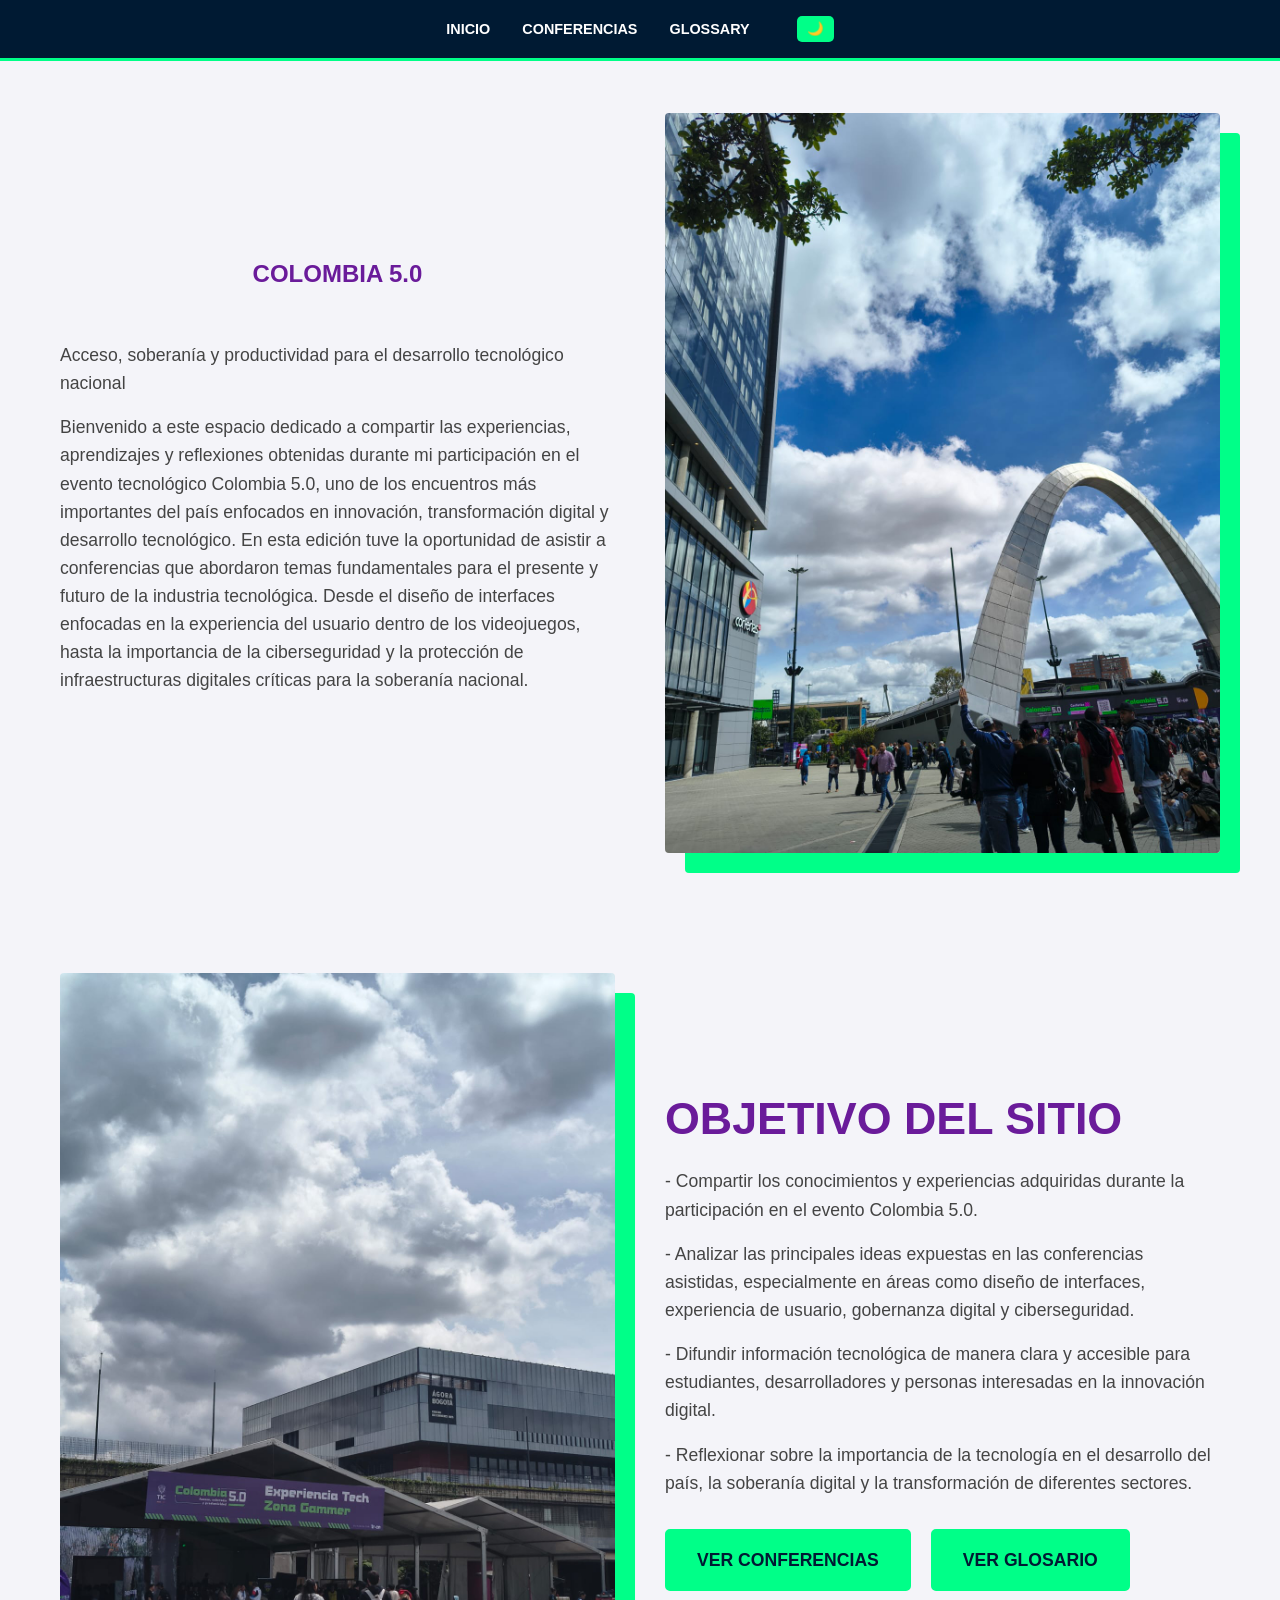
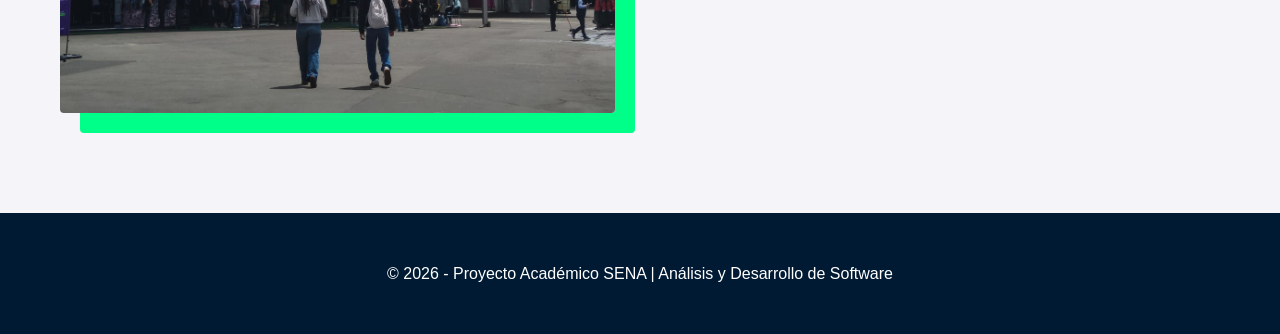
==== index.html @ b7e347e8 "Creación del sitio web" ====
<!DOCTYPE html>
<html lang="es">
<head>
    <meta charset="UTF-8">
    <meta name="viewport" content="width=device-width, initial-scale=1.0">
    <title>Colombia 5.0 | Inicio</title>
    <link rel="stylesheet" href="styles.css">
</head>
<body>

    <header>
        <nav>
            <ul>
                <li><a href="index.html">Inicio</a></li>
                <li><a href="conferencias.html">Conferencias</a></li>
                <li><a href="glosario.html">Glossary</a></li>
            </ul>
        </nav>
    </header>

    <main class="container">
        <section class="content-row">
            <div class="row-text">
                <h1>Colombia 5.0</h1>
                <p class="intro">Acceso, soberanía y productividad para el desarrollo tecnológico nacional</p>
                <p>Bienvenido a este espacio dedicado a compartir las experiencias, aprendizajes y reflexiones obtenidas durante mi participación en el evento tecnológico Colombia 5.0, uno de los encuentros más importantes del país enfocados en innovación, transformación digital y desarrollo tecnológico.
                    En esta edición tuve la oportunidad de asistir a conferencias que abordaron temas fundamentales para el presente y futuro de la industria tecnológica. Desde el diseño de interfaces enfocadas en la experiencia del usuario dentro de los videojuegos, hasta la importancia de la ciberseguridad y la protección de 
                    infraestructuras digitales críticas para la soberanía nacional. </p>
            </div>
            <div class="row-image">
                <img src="img/IMG1_1.jpeg" alt="Evento Colombia 5.0">
            </div>
        </section>

        <section class="content-row">
            <div class="row-text">
                <h2>Objetivo del Sitio</h2>
                <p> - Compartir los conocimientos y experiencias adquiridas durante la participación en el evento Colombia 5.0.</p>
                <p> - Analizar las principales ideas expuestas en las conferencias asistidas, especialmente en áreas como diseño de interfaces, experiencia de usuario, gobernanza digital y ciberseguridad.</p>
                <p> - Difundir información tecnológica de manera clara y accesible para estudiantes, desarrolladores y personas interesadas en la innovación digital.</p>
                <p> - Reflexionar sobre la importancia de la tecnología en el desarrollo del país, la soberanía digital y la transformación de diferentes sectores.</p>
    
                
                <div class="button-group">
                    <a href="conferencias.html" class="btn">Ver Conferencias</a>
                    <a href="glosario.html" class="btn">Ver Glosario</a>
                </div>
            </div>
            <div class="row-image">
                <img src="img/IMG1_2.jpeg" alt="Tecnología y Ética">
            </div>
        </section>
    </main>

    <footer>
        <p>&copy; 2026 - Proyecto Académico SENA | Análisis y Desarrollo de Software</p>
    </footer>

    <script src="main.js"></script>
</body>
</html>
---- styles.css ----
* {
    margin: 0;
    padding: 0;
    box-sizing: border-box;
    font-family: 'Segoe UI', Roboto, Helvetica, Arial, sans-serif;
}

body {
    background-color: #f4f4f9;
    color: #001a33;           
    line-height: 1.6;
}

/* NAVEGACIÓN (HEADER) */
header {
    background: #001a33;     
    padding: 1rem 0;
    border-bottom: 3px solid #00ff88; 
    position: sticky;
    top: 0;
    z-index: 1000;
}

nav ul {
    display: flex;
    justify-content: center;
    list-style: none;
    gap: 2rem;
}

nav ul li a {
    color: #ffffff;           
    text-decoration: none;
    font-weight: bold;
    text-transform: uppercase;
    font-size: 0.9rem;
    transition: color 0.3s;
}

nav ul li a:hover {
    color: #00ff88;            
}

.container {
    max-width: 1200px;
    margin: 2rem auto;
    padding: 0 20px;
}

/* Título principal centrado */
.container h1 {
    color: #6a1b9a; 
    text-align: center; 
    margin-bottom: 3rem; 
    text-transform: uppercase;
}

.content-row {
    display: flex;
    align-items: center;
    justify-content: space-between;
    gap: 50px;
    margin-bottom: 80px;
    padding: 20px 0;
}

.content-row:nth-child(even) {
    flex-direction: row-reverse;
}

.row-text {
    flex: 1;
    text-align: left; /* Asegura alineación a la izquierda */
}

.row-text h2 {
    color: #6a1b9a;        
    font-size: 2.8rem;
    margin-bottom: 1.5rem;
    text-transform: uppercase;
    line-height: 1.1;
}

.row-text p {
    font-size: 1.1rem;
    margin-bottom: 1rem;
    color: #444444;
}

.row-image {
    flex: 1;
}

.row-image img {
    width: 100%;
    height: auto;
    display: block;
    border-radius: 4px;
    box-shadow: 20px 20px 0px #00ff88; 
    transition: transform 0.3s ease;
}

.row-image img:hover {
    transform: translate(-5px, -5px);
}

/* BOTONES */
.button-group {
    display: flex;
    gap: 20px;
    margin-top: 2rem;
}

.btn {
    display: inline-block;
    padding: 15px 30px;
    font-size: 1.1rem;
    background-color: #00ff88; 
    color: #001a33;           
    text-decoration: none;
    font-weight: bold;
    text-transform: uppercase;
    border-radius: 5px;
    border: 2px solid #00ff88;
    transition: all 0.3s ease;
}

.btn:hover {
    background-color: transparent;
    color: #00ff88;           
}

/* FOOTER */
footer {
    background: #001a33;    
    color: #ffffff;           
    text-align: center;
    padding: 3rem 1rem;
    margin-top: 5rem;
}

/* =========================================
   ESTILOS ESPECÍFICOS: CONFERENCIAS.HTML
   ========================================= */
.bilingual-content {
    background-color: #ffffff;
    padding: 20px;
    border-radius: 8px;
    margin: 1.5rem 0;
    border-right: 4px solid #6a1b9a;
}

.bilingual-content h3 {
    color: #6a1b9a;
    font-size: 1.4rem;
    margin-bottom: 1rem;
    border-bottom: 2px solid #00ff88;
    display: inline-block;
}

.keywords-box {
    box-shadow: 10px 10px 0px #6a1b9a; 
    border: 2px solid #6a1b9a;
}

.keywords-box ul li {
    padding: 5px;
    border-bottom: 1px solid #eee;
    list-style: none;
}

.photo-grid {
    display: grid;
    grid-template-columns: repeat(auto-fit, minmax(280px, 1fr));
    gap: 20px;
    margin-bottom: 5rem;
}

.photo-grid img {
    width: 100%;
    height: 250px;
    object-fit: cover;
    border-radius: 5px;
    border: 2px solid #001a33;
    transition: all 0.3s ease;
}

/* Estilos para el Modo Oscuro */
body.dark-theme {
    background-color: #0a0a0a;
    color: #f4f4f9;
}

body.dark-theme .row-text p, 
body.dark-theme .bilingual-content {
    background-color: #1a1a1a;
    color: #e0e0e0;
}

body.dark-theme .row-text h2 {
    color: #bb86fc; /* Morado más claro para fondo oscuro */
}

/* RESPONSIVE */
@media (max-width: 768px) {
    .content-row, 
    .content-row:nth-child(even) {
        flex-direction: column;
        text-align: center;
        gap: 30px;
    }

    .row-text {
        text-align: center; /* En móvil sí se centra para mejor lectura */
    }

    .row-text h1 {
        font-size: 2.2rem;
    }
    
    .row-text h2 {
        font-size: 1.8rem;
    }
}
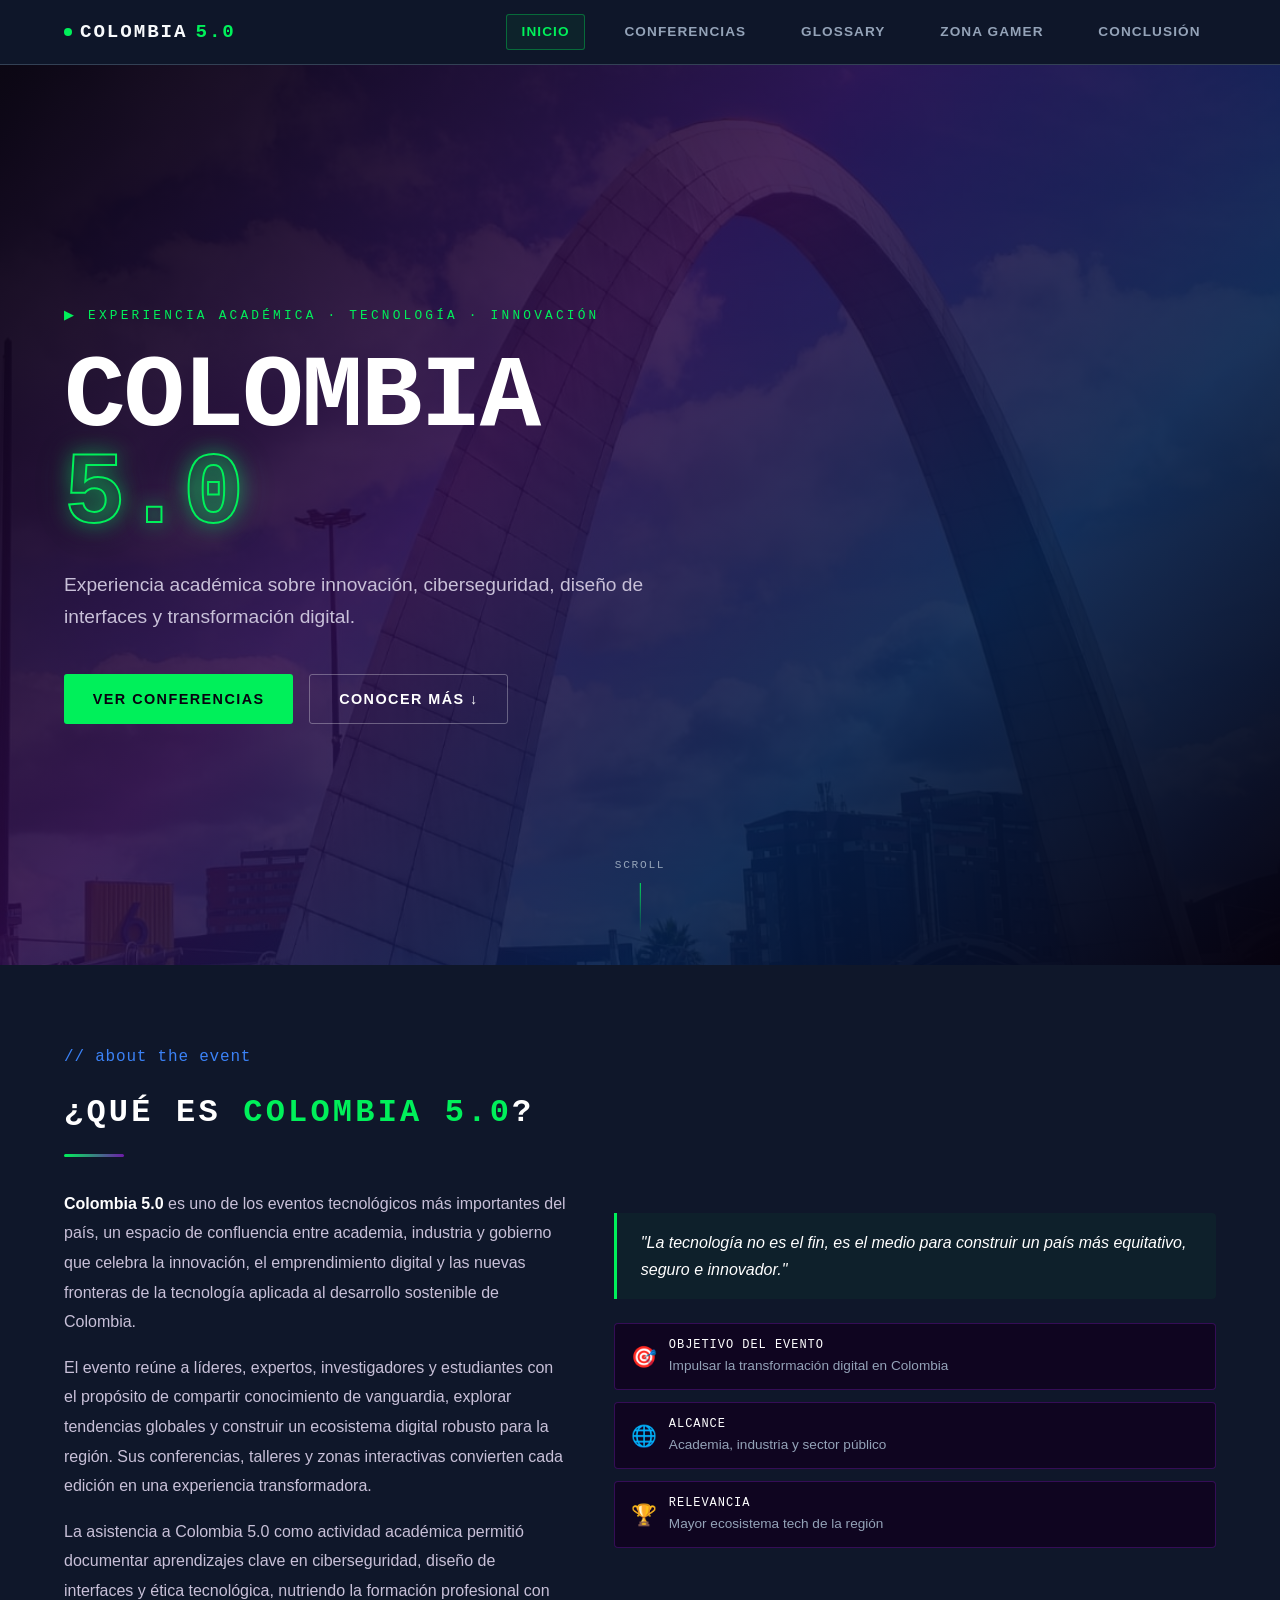
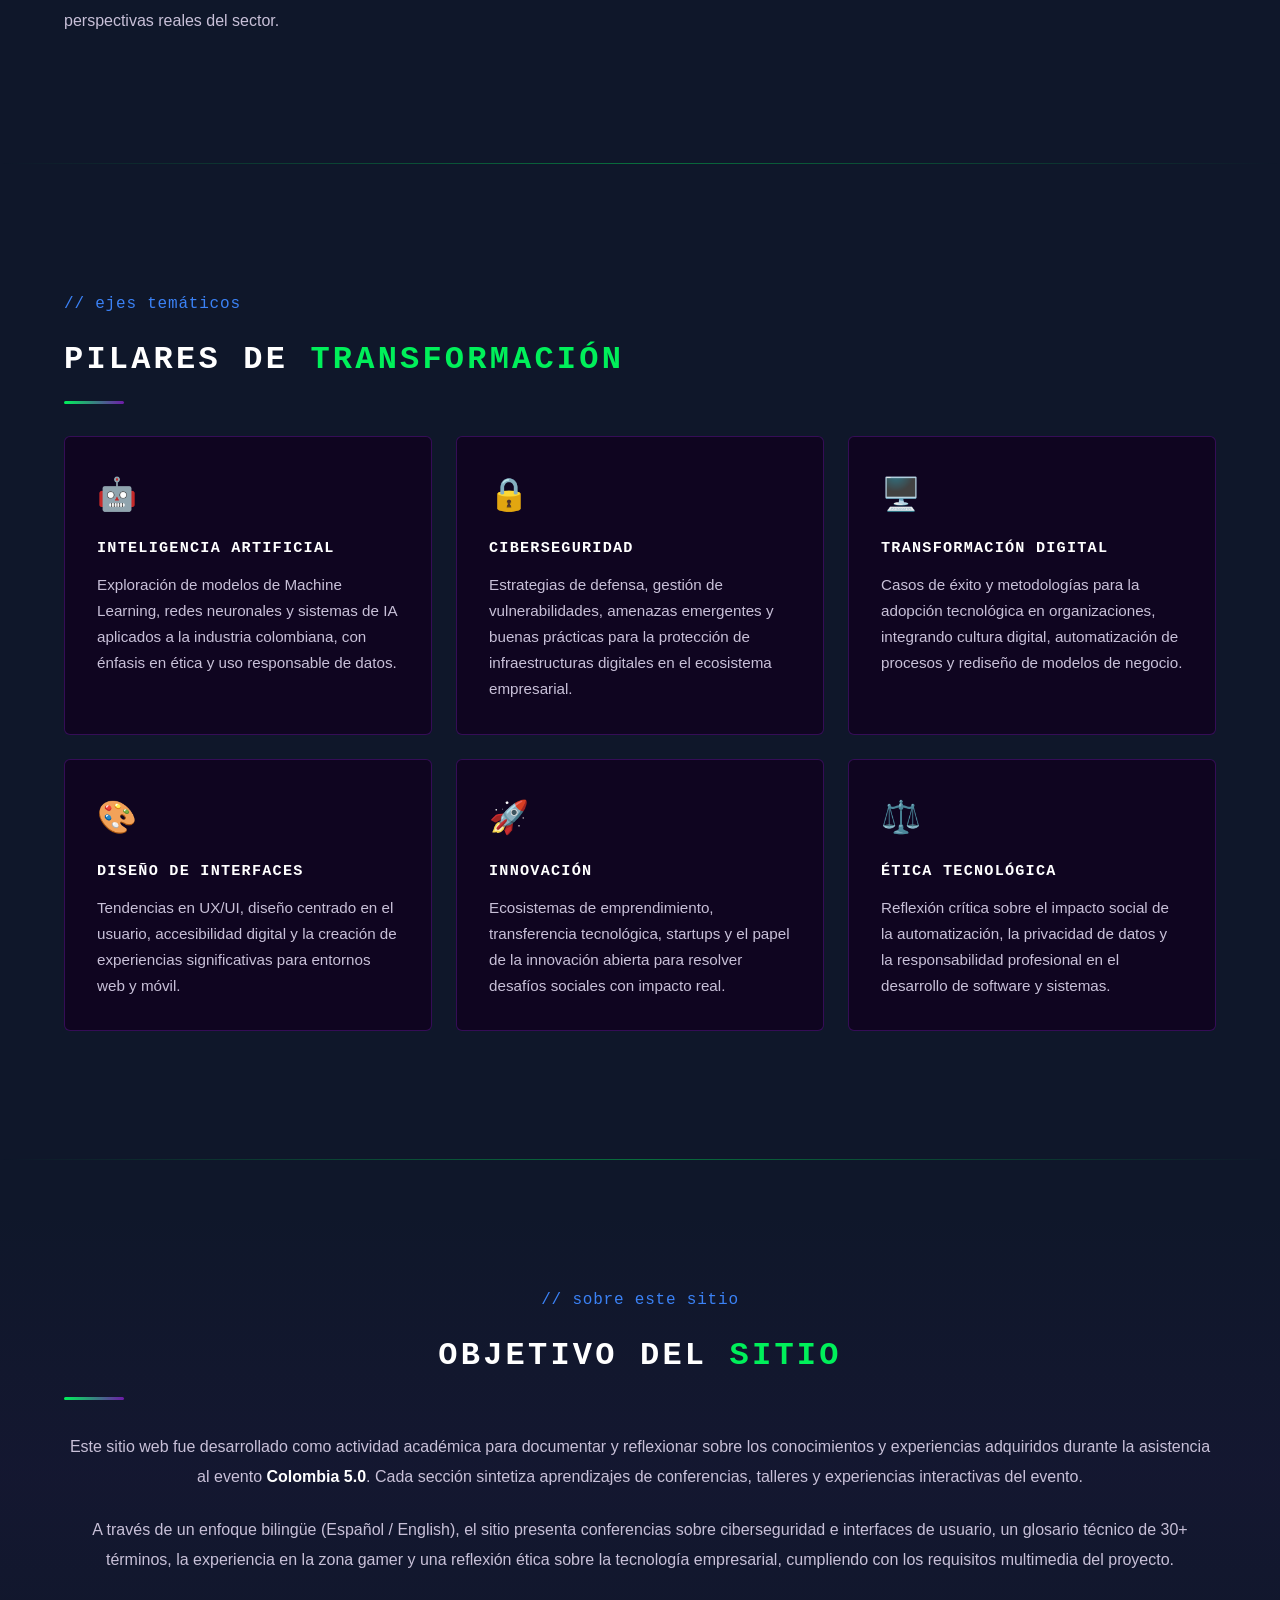
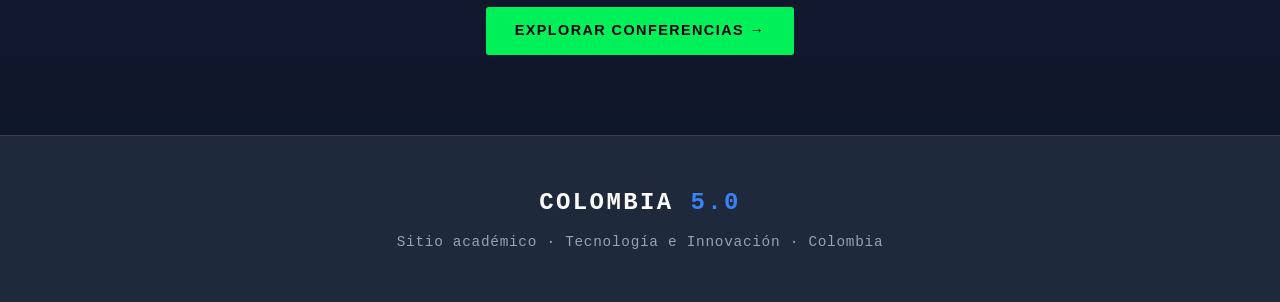
==== commit 5ef591ad: "Actualización de apartados,imagenes e información" ====
--- a/index.html
+++ b/index.html
@@ -1,61 +1,181 @@
 <!DOCTYPE html>
 <html lang="es">
 <head>
-    <meta charset="UTF-8">
-    <meta name="viewport" content="width=device-width, initial-scale=1.0">
-    <title>Colombia 5.0 | Inicio</title>
-    <link rel="stylesheet" href="styles.css">
+  <meta charset="UTF-8" />
+  <meta name="viewport" content="width=device-width, initial-scale=1.0" />
+  <meta name="description" content="Colombia 5.0 – Experiencia académica sobre innovación, ciberseguridad, diseño de interfaces y transformación digital." />
+  <title>Colombia 5.0 | Experiencia Académica</title>
+  <link rel="stylesheet" href="styles.css" />
 </head>
 <body>
 
-    <header>
-        <nav>
-            <ul>
-                <li><a href="index.html">Inicio</a></li>
-                <li><a href="conferencias.html">Conferencias</a></li>
-                <li><a href="glosario.html">Glossary</a></li>
-            </ul>
-        </nav>
-    </header>
+<div class="grid-bg" aria-hidden="true"></div>
 
-    <main class="container">
-        <section class="content-row">
-            <div class="row-text">
-                <h1>Colombia 5.0</h1>
-                <p class="intro">Acceso, soberanía y productividad para el desarrollo tecnológico nacional</p>
-                <p>Bienvenido a este espacio dedicado a compartir las experiencias, aprendizajes y reflexiones obtenidas durante mi participación en el evento tecnológico Colombia 5.0, uno de los encuentros más importantes del país enfocados en innovación, transformación digital y desarrollo tecnológico.
-                    En esta edición tuve la oportunidad de asistir a conferencias que abordaron temas fundamentales para el presente y futuro de la industria tecnológica. Desde el diseño de interfaces enfocadas en la experiencia del usuario dentro de los videojuegos, hasta la importancia de la ciberseguridad y la protección de 
-                    infraestructuras digitales críticas para la soberanía nacional. </p>
+<div class="lightbox" id="lightbox" role="dialog" aria-modal="true" aria-label="Visualizador de imagen">
+  <button class="lightbox-close" aria-label="Cerrar imagen">✕</button>
+  <img class="lightbox-img" id="lightbox-img" src="" alt="" />
+</div>
+
+<nav class="navbar" role="navigation" aria-label="Navegación principal">
+  <a href="index.html" class="nav-logo">
+    <div class="logo-dot" aria-hidden="true"></div>
+    COLOMBIA <span class="logo-accent">5.0</span>
+  </a>
+  <ul class="nav-links" id="nav-links">
+    <li><a href="index.html">Inicio</a></li>
+    <li><a href="conferencias.html">Conferencias</a></li>
+    <li><a href="glosario.html">Glossary</a></li>
+    <li><a href="zonaGamer.html">Zona Gamer</a></li>
+    <li><a href="conclusiones.html">Conclusión</a></li>
+  </ul>
+  <button class="nav-hamburger" id="hamburger" aria-label="Abrir menú" aria-expanded="false">
+    <span></span><span></span><span></span>
+  </button>
+</nav>
+
+<section class="hero" aria-label="Sección principal">
+  <div class="hero-bg" role="img" aria-label="Imagen de Colombia 5.0"></div>
+  <div class="hero-overlay" aria-hidden="true"></div>
+  <div class="hero-content">
+    <p class="hero-eyebrow">▶ Experiencia Académica · Tecnología · Innovación</p>
+    <h1 class="hero-title">
+      COLOMBIA<br><span class="highlight">5.0</span>
+    </h1>
+    <p class="hero-subtitle">
+      Experiencia académica sobre innovación, ciberseguridad, diseño de interfaces y transformación digital.
+    </p>
+    <div class="hero-cta">
+      <a href="conferencias.html" class="btn btn-primary">Ver Conferencias</a>
+      <a href="#about" class="btn btn-outline">Conocer más ↓</a>
+    </div>
+  </div>
+  <div class="hero-scroll" aria-hidden="true">
+    <span>Scroll</span>
+    <div class="scroll-line"></div>
+  </div>
+</section>
+
+<section class="section" id="about">
+  <div class="container">
+    <div class="reveal">
+      <p class="section-subtitle">// about the event</p>
+      <h2 class="section-title">¿Qué es <span>Colombia 5.0</span>?</h2>
+      <div class="divider"></div>
+    </div>
+
+    <div class="reveal about-grid-custom">
+      <div>
+        <p class="about-text-mb">
+          <strong class="text-white-strong">Colombia 5.0</strong> es uno de los eventos tecnológicos más importantes del país, un espacio de confluencia entre academia, industria y gobierno que celebra la innovación, el emprendimiento digital y las nuevas fronteras de la tecnología aplicada al desarrollo sostenible de Colombia.
+        </p>
+        <p class="about-text-mb">
+          El evento reúne a líderes, expertos, investigadores y estudiantes con el propósito de compartir conocimiento de vanguardia, explorar tendencias globales y construir un ecosistema digital robusto para la región. Sus conferencias, talleres y zonas interactivas convierten cada edición en una experiencia transformadora.
+        </p>
+        <p class="about-text-no-mb">
+          La asistencia a Colombia 5.0 como actividad académica permitió documentar aprendizajes clave en ciberseguridad, diseño de interfaces y ética tecnológica, nutriendo la formación profesional con perspectivas reales del sector.
+        </p>
+      </div>
+      <div>
+        <div class="quote-block">
+          <p>"La tecnología no es el fin, es el medio para construir un país más equitativo, seguro e innovador."</p>
+        </div>
+        <div class="objectives-wrapper">
+          <div class="objective-card">
+            <span class="objective-icon">🎯</span>
+            <div>
+              <div class="objective-title">Objetivo del Evento</div>
+              <div class="objective-desc">Impulsar la transformación digital en Colombia</div>
             </div>
-            <div class="row-image">
-                <img src="img/IMG1_1.jpeg" alt="Evento Colombia 5.0">
+          </div>
+          <div class="objective-card">
+            <span class="objective-icon">🌐</span>
+            <div>
+              <div class="objective-title">Alcance</div>
+              <div class="objective-desc">Academia, industria y sector público</div>
             </div>
-        </section>
+          </div>
+          <div class="objective-card">
+            <span class="objective-icon">🏆</span>
+            <div>
+              <div class="objective-title">Relevancia</div>
+              <div class="objective-desc">Mayor ecosistema tech de la región</div>
+            </div>
+          </div>
+        </div>
+      </div>
+    </div>
+  </div>
+</section>
 
-        <section class="content-row">
-            <div class="row-text">
-                <h2>Objetivo del Sitio</h2>
-                <p> - Compartir los conocimientos y experiencias adquiridas durante la participación en el evento Colombia 5.0.</p>
-                <p> - Analizar las principales ideas expuestas en las conferencias asistidas, especialmente en áreas como diseño de interfaces, experiencia de usuario, gobernanza digital y ciberseguridad.</p>
-                <p> - Difundir información tecnológica de manera clara y accesible para estudiantes, desarrolladores y personas interesadas en la innovación digital.</p>
-                <p> - Reflexionar sobre la importancia de la tecnología en el desarrollo del país, la soberanía digital y la transformación de diferentes sectores.</p>
-    
-                
-                <div class="button-group">
-                    <a href="conferencias.html" class="btn">Ver Conferencias</a>
-                    <a href="glosario.html" class="btn">Ver Glosario</a>
-                </div>
-            </div>
-            <div class="row-image">
-                <img src="img/IMG1_2.jpeg" alt="Tecnología y Ética">
-            </div>
-        </section>
-    </main>
+<div class="neon-line"></div>
 
-    <footer>
-        <p>&copy; 2026 - Proyecto Académico SENA | Análisis y Desarrollo de Software</p>
-    </footer>
+<section class="section" id="pillars">
+  <div class="container">
+    <div class="reveal">
+      <p class="section-subtitle">// ejes temáticos</p>
+      <h2 class="section-title">Pilares de <span>Transformación</span></h2>
+      <div class="divider"></div>
+    </div>
 
-    <script src="main.js"></script>
+    <div class="info-grid">
+      <div class="info-card reveal">
+        <span class="info-card-icon">🤖</span>
+        <h3>Inteligencia Artificial</h3>
+        <p>Exploración de modelos de Machine Learning, redes neuronales y sistemas de IA aplicados a la industria colombiana, con énfasis en ética y uso responsable de datos.</p>
+      </div>
+      <div class="info-card reveal delay-1">
+        <span class="info-card-icon">🔒</span>
+        <h3>Ciberseguridad</h3>
+        <p>Estrategias de defensa, gestión de vulnerabilidades, amenazas emergentes y buenas prácticas para la protección de infraestructuras digitales en el ecosistema empresarial.</p>
+      </div>
+      <div class="info-card reveal delay-2">
+        <span class="info-card-icon">🖥️</span>
+        <h3>Transformación Digital</h3>
+        <p>Casos de éxito y metodologías para la adopción tecnológica en organizaciones, integrando cultura digital, automatización de procesos y rediseño de modelos de negocio.</p>
+      </div>
+      <div class="info-card reveal delay-3">
+        <span class="info-card-icon">🎨</span>
+        <h3>Diseño de Interfaces</h3>
+        <p>Tendencias en UX/UI, diseño centrado en el usuario, accesibilidad digital y la creación de experiencias significativas para entornos web y móvil.</p>
+      </div>
+      <div class="info-card reveal delay-4">
+        <span class="info-card-icon">🚀</span>
+        <h3>Innovación</h3>
+        <p>Ecosistemas de emprendimiento, transferencia tecnológica, startups y el papel de la innovación abierta para resolver desafíos sociales con impacto real.</p>
+      </div>
+      <div class="info-card reveal delay-5">
+        <span class="info-card-icon">⚖️</span>
+        <h3>Ética Tecnológica</h3>
+        <p>Reflexión crítica sobre el impacto social de la automatización, la privacidad de datos y la responsabilidad profesional en el desarrollo de software y sistemas.</p>
+      </div>
+    </div>
+  </div>
+</section>
+
+<div class="neon-line"></div>
+
+<section class="section section-objective-custom" id="objetivo">
+  <div class="container container-objective-custom">
+    <div class="reveal">
+      <p class="section-subtitle">// sobre este sitio</p>
+      <h2 class="section-title">Objetivo del <span>Sitio</span></h2>
+      <div class="divider divider-objective-custom"></div>
+      <p class="objective-text-mb-15">
+        Este sitio web fue desarrollado como actividad académica para documentar y reflexionar sobre los conocimientos y experiencias adquiridos durante la asistencia al evento <strong class="text-white-strong">Colombia 5.0</strong>. Cada sección sintetiza aprendizajes de conferencias, talleres y experiencias interactivas del evento.
+      </p>
+      <p class="objective-text-mb-20">
+        A través de un enfoque bilingüe (Español / English), el sitio presenta conferencias sobre ciberseguridad e interfaces de usuario, un glosario técnico de 30+ términos, la experiencia en la zona gamer y una reflexión ética sobre la tecnología empresarial, cumpliendo con los requisitos multimedia del proyecto.
+      </p>
+      <a href="conferencias.html" class="btn btn-primary">Explorar Conferencias →</a>
+    </div>
+  </div>
+</section>
+
+<footer>
+  <div class="footer-logo">COLOMBIA <span>5.0</span></div>
+  <p class="footer-text">Sitio académico · Tecnología e Innovación · Colombia</p>
+</footer>
+
+<script src="main.js"></script>
 </body>
 </html>
--- a/styles.css
+++ b/styles.css
@@ -1,224 +1,1828 @@
+/* =============================================
+   COLOMBIA 5.0 - MAIN STYLESHEET
+   Futuristic Tech Event Website
+   ============================================= */
+
+/* ---- CSS VARIABLES ---- */
+:root {
+  --purple-main: #6E1AA8;
+  --purple-dark: #4C0F78;
+  --green-neon: #00F05A;
+  --blue-dark: #062D6F;
+  --white: #FFFFFF;
+  --light-gray: #F4F4F4;
+
+  --bg-base: #07020F;
+  --bg-card: #0F0520;
+  --bg-card2: #0A1535;
+  --text-body: #C8C0D8;
+  --text-muted: #7A6F90;
+  --border-glow: rgba(110, 26, 168, 0.4);
+  --border-green: rgba(0, 240, 90, 0.35);
+
+  --font-display: 'Orbitron', 'Courier New', monospace;
+  --font-body: 'Rajdhani', 'Segoe UI', sans-serif;
+  --font-mono: 'Share Tech Mono', 'Courier New', monospace;
+
+  --transition: all 0.3s cubic-bezier(0.25, 0.46, 0.45, 0.94);
+  --glow-purple: 0 0 20px rgba(110, 26, 168, 0.6), 0 0 40px rgba(110, 26, 168, 0.3);
+  --glow-green: 0 0 20px rgba(0, 240, 90, 0.5), 0 0 40px rgba(0, 240, 90, 0.2);
+}
+
+/* ---- GOOGLE FONTS ---- */
+@import url('https://fonts.googleapis.com/css2?family=Orbitron:wght@400;600;700;900&family=Rajdhani:wght@300;400;500;600;700&family=Share+Tech+Mono&display=swap');
+
+/* ---- RESET & BASE ---- */
+*, *::before, *::after {
+  box-sizing: border-box;
+  margin: 0;
+  padding: 0;
+}
+
+html {
+  scroll-behavior: smooth;
+  font-size: 16px;
+}
+
+/* =========================================
+   ESTILOS ESPECÍFICOS DE INICIO (INDEX)
+========================================= */
+
+.about-grid-custom {
+  display: grid;
+  grid-template-columns: 1fr 1.2fr;
+  gap: 3rem;
+  align-items: start;
+}
+
+.about-text-mb {
+  color: var(--text-body);
+  line-height: 1.85;
+  margin-bottom: 1rem;
+  font-size: 1rem;
+}
+
+.about-text-no-mb {
+  color: var(--text-body);
+  line-height: 1.85;
+  font-size: 1rem;
+}
+
+.text-white-strong {
+  color: var(--white);
+}
+
+.objectives-wrapper {
+  margin-top: 1.5rem;
+  display: flex;
+  flex-direction: column;
+  gap: 0.75rem;
+}
+
+.objective-card {
+  display: flex;
+  align-items: center;
+  gap: 0.75rem;
+  padding: 0.75rem 1rem;
+  background: var(--bg-card);
+  border: 1px solid var(--border-glow);
+  border-radius: 4px;
+}
+
+.objective-icon {
+  color: var(--green-neon);
+  font-size: 1.3rem;
+}
+
+.objective-title {
+  font-family: var(--font-display);
+  font-size: 0.75rem;
+  color: var(--white);
+  text-transform: uppercase;
+  letter-spacing: 0.08em;
+}
+
+.objective-desc {
+  font-size: 0.85rem;
+  color: var(--text-muted);
+}
+
+.delay-1 { transition-delay: 0.1s; }
+.delay-2 { transition-delay: 0.2s; }
+.delay-3 { transition-delay: 0.3s; }
+.delay-4 { transition-delay: 0.4s; }
+.delay-5 { transition-delay: 0.5s; }
+
+.section-objective-custom {
+  background: linear-gradient(180deg, transparent, rgba(110,26,168,0.05), transparent);
+}
+
+.container-objective-custom {
+  max-width: 850px;
+  text-align: center;
+}
+
+.divider-objective-custom {
+  margin: 1rem auto 2rem;
+}
+
+.objective-text-mb-15 {
+  color: var(--text-body);
+  line-height: 1.85;
+  font-size: 1rem;
+  margin-bottom: 1.5rem;
+}
+
+.objective-text-mb-20 {
+  color: var(--text-body);
+  line-height: 1.85;
+  font-size: 1rem;
+  margin-bottom: 2rem;
+}
+
+body {
+  background-color: var(--bg-base);
+  color: var(--text-body);
+  font-family: var(--font-body);
+  font-size: 1rem;
+  line-height: 1.7;
+  overflow-x: hidden;
+}
+
+/* Scrollbar */
+::-webkit-scrollbar { width: 6px; }
+::-webkit-scrollbar-track { background: var(--bg-base); }
+::-webkit-scrollbar-thumb { background: var(--purple-main); border-radius: 3px; }
+::-webkit-scrollbar-thumb:hover { background: var(--green-neon); }
+
+/* ---- UTILITY ---- */
+.container {
+  max-width: 1200px;
+  margin: 0 auto;
+  padding: 0 1.5rem;
+}
+
+.section {
+  padding: 5rem 0;
+}
+
+.section-title {
+  font-family: var(--font-display);
+  font-size: clamp(1.4rem, 3vw, 2rem);
+  font-weight: 700;
+  color: var(--white);
+  text-transform: uppercase;
+  letter-spacing: 0.1em;
+  margin-bottom: 0.5rem;
+}
+
+.section-title span {
+  color: var(--green-neon);
+}
+
+.section-subtitle {
+  font-size: 1rem;
+  color: var(--text-muted);
+  font-family: var(--font-mono);
+  margin-bottom: 3rem;
+  letter-spacing: 0.05em;
+}
+
+.divider {
+  width: 60px;
+  height: 3px;
+  background: linear-gradient(90deg, var(--green-neon), var(--purple-main));
+  margin: 1rem 0 2rem;
+  border-radius: 2px;
+}
+
+.tag {
+  display: inline-block;
+  padding: 0.2rem 0.7rem;
+  background: rgba(0, 240, 90, 0.1);
+  border: 1px solid var(--green-neon);
+  color: var(--green-neon);
+  font-family: var(--font-mono);
+  font-size: 0.75rem;
+  border-radius: 2px;
+  margin: 0.2rem;
+  letter-spacing: 0.05em;
+}
+
+.badge {
+  display: inline-block;
+  padding: 0.25rem 0.75rem;
+  background: rgba(110, 26, 168, 0.3);
+  border: 1px solid var(--purple-main);
+  color: var(--white);
+  font-family: var(--font-mono);
+  font-size: 0.7rem;
+  border-radius: 2px;
+  letter-spacing: 0.1em;
+  text-transform: uppercase;
+}
+
+/* ---- GRID BG OVERLAY ---- */
+.grid-bg {
+  position: fixed;
+  inset: 0;
+  pointer-events: none;
+  z-index: 0;
+  background-image:
+    linear-gradient(rgba(110, 26, 168, 0.04) 1px, transparent 1px),
+    linear-gradient(90deg, rgba(110, 26, 168, 0.04) 1px, transparent 1px);
+  background-size: 50px 50px;
+}
+
+/* ---- NAVBAR ---- */
+.navbar {
+  position: fixed;
+  top: 0;
+  left: 0;
+  right: 0;
+  z-index: 1000;
+  padding: 0 1.5rem;
+  height: 65px;
+  display: flex;
+  align-items: center;
+  justify-content: space-between;
+  background: rgba(7, 2, 15, 0.85);
+  backdrop-filter: blur(12px);
+  border-bottom: 1px solid var(--border-glow);
+  transition: var(--transition);
+}
+
+.navbar.scrolled {
+  background: rgba(7, 2, 15, 0.97);
+  box-shadow: 0 4px 30px rgba(110, 26, 168, 0.25);
+}
+
+.nav-logo {
+  font-family: var(--font-display);
+  font-weight: 900;
+  font-size: 1.1rem;
+  color: var(--white);
+  text-decoration: none;
+  letter-spacing: 0.1em;
+  display: flex;
+  align-items: center;
+  gap: 0.5rem;
+}
+
+.nav-logo .logo-accent {
+  color: var(--green-neon);
+}
+
+.nav-logo .logo-dot {
+  width: 8px;
+  height: 8px;
+  background: var(--green-neon);
+  border-radius: 50%;
+  animation: pulse-dot 2s infinite;
+}
+
+@keyframes pulse-dot {
+  0%, 100% { opacity: 1; box-shadow: 0 0 0 0 rgba(0,240,90,0.5); }
+  50% { opacity: 0.7; box-shadow: 0 0 0 6px rgba(0,240,90,0); }
+}
+
+.nav-links {
+  display: flex;
+  list-style: none;
+  gap: 0.25rem;
+  align-items: center;
+}
+
+.nav-links a {
+  display: block;
+  padding: 0.4rem 0.9rem;
+  color: var(--text-body);
+  text-decoration: none;
+  font-family: var(--font-body);
+  font-weight: 600;
+  font-size: 0.85rem;
+  letter-spacing: 0.08em;
+  text-transform: uppercase;
+  border-radius: 3px;
+  border: 1px solid transparent;
+  transition: var(--transition);
+  position: relative;
+}
+
+.nav-links a:hover,
+.nav-links a.active {
+  color: var(--green-neon);
+  border-color: var(--border-green);
+  background: rgba(0, 240, 90, 0.06);
+}
+
+.nav-hamburger {
+  display: none;
+  flex-direction: column;
+  gap: 5px;
+  cursor: pointer;
+  padding: 5px;
+  background: none;
+  border: none;
+}
+
+.nav-hamburger span {
+  display: block;
+  width: 25px;
+  height: 2px;
+  background: var(--white);
+  transition: var(--transition);
+  border-radius: 2px;
+}
+
+.nav-hamburger.open span:nth-child(1) { transform: translateY(7px) rotate(45deg); }
+.nav-hamburger.open span:nth-child(2) { opacity: 0; }
+.nav-hamburger.open span:nth-child(3) { transform: translateY(-7px) rotate(-45deg); }
+
+/* ---- HERO ---- */
+.hero {
+  position: relative;
+  min-height: 100vh;
+  display: flex;
+  align-items: center;
+  overflow: hidden;
+}
+
+.hero-bg {
+  position: absolute;
+  inset: 0;
+  background-image: url('../media/imagen_inicial.jpeg');
+  background-size: cover;
+  background-position: center;
+  background-repeat: no-repeat;
+  filter: brightness(0.25) saturate(1.4);
+  transform: scale(1.05);
+  transition: transform 10s ease;
+}
+
+.hero:hover .hero-bg {
+  transform: scale(1.0);
+}
+
+.hero-overlay {
+  position: absolute;
+  inset: 0;
+  background: linear-gradient(
+    135deg,
+    rgba(7, 2, 15, 0.9) 0%,
+    rgba(76, 15, 120, 0.5) 40%,
+    rgba(6, 45, 111, 0.6) 70%,
+    rgba(7, 2, 15, 0.95) 100%
+  );
+}
+
+.hero-content {
+  position: relative;
+  z-index: 2;
+  padding: 2rem 1.5rem;
+  max-width: 1200px;
+  margin: 0 auto;
+  width: 100%;
+}
+
+.hero-eyebrow {
+  font-family: var(--font-mono);
+  font-size: 0.8rem;
+  color: var(--green-neon);
+  letter-spacing: 0.25em;
+  text-transform: uppercase;
+  margin-bottom: 1.5rem;
+  opacity: 0;
+  animation: fadeInUp 0.8s 0.2s forwards;
+}
+
+.hero-title {
+  font-family: var(--font-display);
+  font-size: clamp(3rem, 8vw, 7rem);
+  font-weight: 900;
+  line-height: 0.95;
+  color: var(--white);
+  letter-spacing: -0.02em;
+  margin-bottom: 1.5rem;
+  opacity: 0;
+  animation: fadeInUp 0.8s 0.4s forwards;
+}
+
+.hero-title .highlight {
+  color: transparent;
+  -webkit-text-stroke: 2px var(--green-neon);
+  text-shadow: var(--glow-green);
+}
+
+.hero-subtitle {
+  font-size: clamp(1rem, 2vw, 1.2rem);
+  color: var(--text-body);
+  max-width: 600px;
+  line-height: 1.7;
+  margin-bottom: 2.5rem;
+  opacity: 0;
+  animation: fadeInUp 0.8s 0.6s forwards;
+}
+
+.hero-cta {
+  display: flex;
+  gap: 1rem;
+  flex-wrap: wrap;
+  opacity: 0;
+  animation: fadeInUp 0.8s 0.8s forwards;
+}
+
+.btn {
+  display: inline-flex;
+  align-items: center;
+  gap: 0.5rem;
+  padding: 0.8rem 1.8rem;
+  font-family: var(--font-body);
+  font-weight: 700;
+  font-size: 0.9rem;
+  letter-spacing: 0.1em;
+  text-transform: uppercase;
+  text-decoration: none;
+  border-radius: 3px;
+  transition: var(--transition);
+  cursor: pointer;
+  border: none;
+  position: relative;
+  overflow: hidden;
+}
+
+.btn-primary {
+  background: var(--green-neon);
+  color: var(--bg-base);
+}
+
+.btn-primary:hover {
+  background: var(--white);
+  box-shadow: var(--glow-green);
+  transform: translateY(-2px);
+}
+
+.btn-outline {
+  background: transparent;
+  color: var(--white);
+  border: 1px solid rgba(255,255,255,0.3);
+}
+
+.btn-outline:hover {
+  border-color: var(--purple-main);
+  color: var(--green-neon);
+  background: rgba(110, 26, 168, 0.15);
+  transform: translateY(-2px);
+}
+
+.hero-scroll {
+  position: absolute;
+  bottom: 2rem;
+  left: 50%;
+  transform: translateX(-50%);
+  display: flex;
+  flex-direction: column;
+  align-items: center;
+  gap: 0.5rem;
+  opacity: 0;
+  animation: fadeIn 1s 1.5s forwards;
+}
+
+.hero-scroll span {
+  font-family: var(--font-mono);
+  font-size: 0.7rem;
+  color: var(--text-muted);
+  letter-spacing: 0.15em;
+  text-transform: uppercase;
+}
+
+.scroll-line {
+  width: 1px;
+  height: 50px;
+  background: linear-gradient(to bottom, var(--green-neon), transparent);
+  animation: scroll-line 1.5s infinite;
+}
+
+@keyframes scroll-line {
+  0% { transform: scaleY(0); transform-origin: top; }
+  50% { transform: scaleY(1); transform-origin: top; }
+  51% { transform: scaleY(1); transform-origin: bottom; }
+  100% { transform: scaleY(0); transform-origin: bottom; }
+}
+
+/* ---- KEYFRAMES ---- */
+@keyframes fadeInUp {
+  from { opacity: 0; transform: translateY(30px); }
+  to { opacity: 1; transform: translateY(0); }
+}
+
+@keyframes fadeIn {
+  from { opacity: 0; }
+  to { opacity: 1; }
+}
+
+/* ---- SCROLL REVEAL ---- */
+.reveal {
+  opacity: 0;
+  transform: translateY(40px);
+  transition: opacity 0.7s ease, transform 0.7s ease;
+}
+
+.reveal.visible {
+  opacity: 1;
+  transform: translateY(0);
+}
+
+.reveal-left {
+  opacity: 0;
+  transform: translateX(-40px);
+  transition: opacity 0.7s ease, transform 0.7s ease;
+}
+
+.reveal-left.visible {
+  opacity: 1;
+  transform: translateX(0);
+}
+
+.reveal-right {
+  opacity: 0;
+  transform: translateX(40px);
+  transition: opacity 0.7s ease, transform 0.7s ease;
+}
+
+.reveal-right.visible {
+  opacity: 1;
+  transform: translateX(0);
+}
+
+/* ---- CARDS ---- */
+.card {
+  background: var(--bg-card);
+  border: 1px solid var(--border-glow);
+  border-radius: 6px;
+  padding: 2rem;
+  transition: var(--transition);
+  position: relative;
+  overflow: hidden;
+}
+
+.card::before {
+  content: '';
+  position: absolute;
+  top: 0;
+  left: 0;
+  right: 0;
+  height: 2px;
+  background: linear-gradient(90deg, transparent, var(--purple-main), transparent);
+  opacity: 0;
+  transition: var(--transition);
+}
+
+.card:hover {
+  border-color: var(--purple-main);
+  transform: translateY(-4px);
+  box-shadow: 0 15px 40px rgba(110, 26, 168, 0.2);
+}
+
+.card:hover::before {
+  opacity: 1;
+}
+
+/* ---- INFO CARDS GRID ---- */
+.info-grid {
+  display: grid;
+  grid-template-columns: repeat(auto-fit, minmax(280px, 1fr));
+  gap: 1.5rem;
+}
+
+.info-card {
+  background: var(--bg-card);
+  border: 1px solid var(--border-glow);
+  border-radius: 6px;
+  padding: 2rem;
+  transition: var(--transition);
+}
+
+.info-card:hover {
+  border-color: var(--green-neon);
+  box-shadow: 0 0 30px rgba(0, 240, 90, 0.1);
+}
+
+.info-card-icon {
+  font-size: 2rem;
+  margin-bottom: 1rem;
+  display: block;
+}
+
+.info-card h3 {
+  font-family: var(--font-display);
+  font-size: 0.95rem;
+  color: var(--white);
+  margin-bottom: 0.75rem;
+  text-transform: uppercase;
+  letter-spacing: 0.08em;
+}
+
+.info-card p {
+  font-size: 0.95rem;
+  color: var(--text-body);
+  line-height: 1.7;
+}
+
+/* ---- PAGE HEADER ---- */
+.page-header {
+  padding: 8rem 1.5rem 4rem;
+  text-align: center;
+  position: relative;
+  overflow: hidden;
+}
+
+.page-header::before {
+  content: '';
+  position: absolute;
+  inset: 0;
+  background: radial-gradient(ellipse at center top, rgba(110, 26, 168, 0.25) 0%, transparent 70%);
+  pointer-events: none;
+}
+
+.page-header-eyebrow {
+  font-family: var(--font-mono);
+  font-size: 0.8rem;
+  color: var(--green-neon);
+  letter-spacing: 0.25em;
+  text-transform: uppercase;
+  margin-bottom: 1rem;
+}
+
+.page-header h1 {
+  font-family: var(--font-display);
+  font-size: clamp(2rem, 5vw, 3.5rem);
+  font-weight: 900;
+  color: var(--white);
+  letter-spacing: 0.05em;
+  text-transform: uppercase;
+  margin-bottom: 1rem;
+}
+
+.page-header p {
+  font-size: 1.05rem;
+  color: var(--text-body);
+  max-width: 600px;
+  margin: 0 auto;
+}
+
+/* ---- CONFERENCE LAYOUT ---- */
+.conference-section {
+  padding: 4rem 0;
+  border-bottom: 1px solid var(--border-glow);
+}
+
+.conference-section:last-child {
+  border-bottom: none;
+}
+
+.conf-header {
+  display: flex;
+  align-items: flex-start;
+  gap: 1.5rem;
+  margin-bottom: 3rem;
+  flex-wrap: wrap;
+}
+
+.conf-number {
+  font-family: var(--font-display);
+  font-size: 4rem;
+  font-weight: 900;
+  color: transparent;
+  -webkit-text-stroke: 1px rgba(110, 26, 168, 0.4);
+  line-height: 1;
+  flex-shrink: 0;
+}
+
+.conf-header-info h2 {
+  font-family: var(--font-display);
+  font-size: clamp(1.3rem, 3vw, 1.8rem);
+  color: var(--white);
+  text-transform: uppercase;
+  letter-spacing: 0.05em;
+  margin-bottom: 0.5rem;
+}
+
+.conf-header-info .conf-speaker {
+  color: var(--green-neon);
+  font-family: var(--font-mono);
+  font-size: 0.9rem;
+  letter-spacing: 0.1em;
+  margin-bottom: 0.75rem;
+}
+
+/* Lang tabs */
+.lang-tabs {
+  display: flex;
+  gap: 0;
+  margin-bottom: 2rem;
+  border: 1px solid var(--border-glow);
+  border-radius: 4px;
+  overflow: hidden;
+  width: fit-content;
+}
+
+.lang-tab {
+  padding: 0.5rem 1.5rem;
+  background: none;
+  border: none;
+  color: var(--text-muted);
+  font-family: var(--font-mono);
+  font-size: 0.8rem;
+  letter-spacing: 0.1em;
+  text-transform: uppercase;
+  cursor: pointer;
+  transition: var(--transition);
+}
+
+.lang-tab.active {
+  background: var(--purple-main);
+  color: var(--white);
+}
+
+.lang-tab:hover:not(.active) {
+  background: rgba(110, 26, 168, 0.2);
+  color: var(--white);
+}
+
+.lang-content { display: none; }
+.lang-content.active { display: block; }
+
+/* Bilingual grid */
+.bilingual-grid {
+  display: grid;
+  grid-template-columns: 1fr 1fr;
+  gap: 2rem;
+}
+
+.lang-panel {
+  background: var(--bg-card);
+  border: 1px solid var(--border-glow);
+  border-radius: 6px;
+  padding: 1.5rem;
+}
+
+.lang-panel-header {
+  display: flex;
+  align-items: center;
+  gap: 0.5rem;
+  margin-bottom: 1.5rem;
+  padding-bottom: 1rem;
+  border-bottom: 1px solid var(--border-glow);
+}
+
+.lang-flag {
+  font-size: 1.2rem;
+}
+
+.lang-label {
+  font-family: var(--font-display);
+  font-size: 0.75rem;
+  color: var(--green-neon);
+  text-transform: uppercase;
+  letter-spacing: 0.15em;
+}
+
+.conf-info-row {
+  display: grid;
+  grid-template-columns: 1fr 1fr;
+  gap: 1rem;
+  margin-bottom: 1.5rem;
+}
+
+.conf-info-item label {
+  display: block;
+  font-family: var(--font-mono);
+  font-size: 0.7rem;
+  color: var(--text-muted);
+  text-transform: uppercase;
+  letter-spacing: 0.1em;
+  margin-bottom: 0.3rem;
+}
+
+.conf-info-item p {
+  font-size: 0.95rem;
+  color: var(--white);
+  font-weight: 600;
+}
+
+.conf-summary-label {
+  font-family: var(--font-mono);
+  font-size: 0.7rem;
+  color: var(--text-muted);
+  text-transform: uppercase;
+  letter-spacing: 0.1em;
+  margin-bottom: 0.5rem;
+}
+
+.conf-summary {
+  font-size: 0.95rem;
+  color: var(--text-body);
+  line-height: 1.8;
+  margin-bottom: 1.5rem;
+}
+
+.keywords-row {
+  display: flex;
+  flex-wrap: wrap;
+  gap: 0.3rem;
+}
+
+/* ---- GALLERY ---- */
+.gallery {
+  margin: 2rem 0;
+}
+
+.gallery-grid {
+  display: grid;
+  gap: 0.75rem;
+}
+
+.gallery-grid.cols-3 {
+  grid-template-columns: repeat(3, 1fr);
+}
+
+.gallery-grid.cols-4 {
+  grid-template-columns: repeat(4, 1fr);
+}
+
+.gallery-grid.cols-2 {
+  grid-template-columns: repeat(2, 1fr);
+}
+
+.gallery-item {
+  position: relative;
+  aspect-ratio: 4/3;
+  overflow: hidden;
+  border-radius: 4px;
+  cursor: pointer;
+  border: 1px solid var(--border-glow);
+}
+
+.gallery-item img {
+  width: 100%;
+  height: 100%;
+  object-fit: cover;
+  transition: transform 0.5s ease, filter 0.3s ease;
+  filter: brightness(0.85) saturate(0.9);
+}
+
+.gallery-item:hover img {
+  transform: scale(1.08);
+  filter: brightness(1) saturate(1.2);
+}
+
+.gallery-item-overlay {
+  position: absolute;
+  inset: 0;
+  background: rgba(110, 26, 168, 0.0);
+  transition: var(--transition);
+  display: flex;
+  align-items: center;
+  justify-content: center;
+}
+
+.gallery-item:hover .gallery-item-overlay {
+  background: rgba(110, 26, 168, 0.3);
+}
+
+.gallery-zoom-icon {
+  color: var(--white);
+  font-size: 1.5rem;
+  opacity: 0;
+  transform: scale(0.8);
+  transition: var(--transition);
+}
+
+.gallery-item:hover .gallery-zoom-icon {
+  opacity: 1;
+  transform: scale(1);
+}
+
+/* ---- LIGHTBOX ---- */
+.lightbox {
+  display: none;
+  position: fixed;
+  inset: 0;
+  z-index: 9999;
+  background: rgba(0, 0, 0, 0.95);
+  backdrop-filter: blur(10px);
+  align-items: center;
+  justify-content: center;
+}
+
+.lightbox.open {
+  display: flex;
+}
+
+.lightbox-img {
+  max-width: 90vw;
+  max-height: 85vh;
+  object-fit: contain;
+  border: 1px solid var(--border-glow);
+  border-radius: 4px;
+}
+
+.lightbox-close {
+  position: absolute;
+  top: 1.5rem;
+  right: 1.5rem;
+  background: none;
+  border: 1px solid rgba(255,255,255,0.3);
+  color: var(--white);
+  width: 40px;
+  height: 40px;
+  border-radius: 50%;
+  font-size: 1.2rem;
+  cursor: pointer;
+  transition: var(--transition);
+  display: flex;
+  align-items: center;
+  justify-content: center;
+}
+
+.lightbox-close:hover {
+  background: var(--purple-main);
+  border-color: var(--purple-main);
+}
+
+/* ---- VIDEO PLAYER ---- */
+.video-wrapper {
+  position: relative;
+  border-radius: 6px;
+  overflow: hidden;
+  border: 1px solid var(--border-glow);
+  background: #000;
+}
+
+.video-wrapper video {
+  width: 100%;
+  display: block;
+}
+
+.video-wrapper::before {
+  content: '';
+  position: absolute;
+  inset: 0;
+  border-radius: 6px;
+  box-shadow: inset 0 0 0 1px rgba(110, 26, 168, 0.3);
+  pointer-events: none;
+  z-index: 1;
+}
+
+/* ---- GLOSSARY ---- */
+.glossary-controls {
+  display: flex;
+  gap: 1rem;
+  margin-bottom: 2rem;
+  flex-wrap: wrap;
+  align-items: center;
+}
+
+.search-box {
+  flex: 1;
+  min-width: 250px;
+  position: relative;
+}
+
+.search-box input {
+  width: 100%;
+  padding: 0.75rem 1rem 0.75rem 2.8rem;
+  background: var(--bg-card);
+  border: 1px solid var(--border-glow);
+  border-radius: 4px;
+  color: var(--white);
+  font-family: var(--font-body);
+  font-size: 0.95rem;
+  outline: none;
+  transition: var(--transition);
+}
+
+.search-box input:focus {
+  border-color: var(--purple-main);
+  box-shadow: 0 0 0 3px rgba(110, 26, 168, 0.15);
+}
+
+.search-box input::placeholder {
+  color: var(--text-muted);
+}
+
+.search-icon {
+  position: absolute;
+  left: 0.9rem;
+  top: 50%;
+  transform: translateY(-50%);
+  color: var(--text-muted);
+  font-size: 1rem;
+}
+
+.glossary-stats {
+  font-family: var(--font-mono);
+  font-size: 0.8rem;
+  color: var(--text-muted);
+  white-space: nowrap;
+}
+
+.glossary-stats span {
+  color: var(--green-neon);
+  font-weight: 700;
+}
+
+.glossary-table-wrap {
+  overflow-x: auto;
+  border-radius: 6px;
+  border: 1px solid var(--border-glow);
+}
+
+.glossary-table {
+  width: 100%;
+  border-collapse: collapse;
+  font-size: 0.9rem;
+}
+
+.glossary-table thead {
+  background: rgba(110, 26, 168, 0.3);
+}
+
+.glossary-table th {
+  padding: 1rem 1.2rem;
+  font-family: var(--font-display);
+  font-size: 0.75rem;
+  color: var(--white);
+  text-transform: uppercase;
+  letter-spacing: 0.12em;
+  text-align: left;
+  white-space: nowrap;
+}
+
+.glossary-table tbody tr {
+  border-bottom: 1px solid rgba(110, 26, 168, 0.15);
+  transition: var(--transition);
+}
+
+.glossary-table tbody tr:hover {
+  background: rgba(110, 26, 168, 0.1);
+}
+
+.glossary-table tbody tr.hidden {
+  display: none;
+}
+
+.glossary-table td {
+  padding: 0.9rem 1.2rem;
+  vertical-align: top;
+}
+
+.term-en {
+  font-family: var(--font-mono);
+  font-weight: 700;
+  color: var(--green-neon);
+  font-size: 0.9rem;
+  white-space: nowrap;
+}
+
+.term-es {
+  color: var(--white);
+  font-weight: 600;
+}
+
+.term-def {
+  color: var(--text-body);
+  line-height: 1.6;
+  font-size: 0.88rem;
+}
+
+.no-results {
+  text-align: center;
+  padding: 3rem;
+  color: var(--text-muted);
+  font-family: var(--font-mono);
+  font-size: 0.9rem;
+  display: none;
+}
+
+/* ---- CONCLUSION ---- */
+.conclusion-block {
+  background: var(--bg-card);
+  border: 1px solid var(--border-glow);
+  border-radius: 6px;
+  overflow: hidden;
+  margin-bottom: 2rem;
+}
+
+.conclusion-block-header {
+  padding: 1.5rem 2rem;
+  background: rgba(110, 26, 168, 0.2);
+  border-bottom: 1px solid var(--border-glow);
+  display: flex;
+  align-items: center;
+  gap: 1rem;
+}
+
+.conclusion-block-header h3 {
+  font-family: var(--font-display);
+  font-size: 0.9rem;
+  color: var(--white);
+  text-transform: uppercase;
+  letter-spacing: 0.1em;
+}
+
+.conclusion-block-body {
+  padding: 2rem;
+}
+
+.conclusion-block-body p {
+  color: var(--text-body);
+  line-height: 1.85;
+  margin-bottom: 1rem;
+  font-size: 0.97rem;
+}
+
+.conclusion-block-body p:last-child {
+  margin-bottom: 0;
+}
+
+.conclusion-grid {
+  display: grid;
+  grid-template-columns: repeat(auto-fit, minmax(250px, 1fr));
+  gap: 1.5rem;
+  margin: 2rem 0;
+}
+
+.conclusion-pillar {
+  background: var(--bg-card2);
+  border: 1px solid var(--border-glow);
+  border-radius: 6px;
+  padding: 1.5rem;
+  border-top: 3px solid var(--purple-main);
+  transition: var(--transition);
+}
+
+.conclusion-pillar:hover {
+  border-top-color: var(--green-neon);
+  transform: translateY(-3px);
+}
+
+.conclusion-pillar h4 {
+  font-family: var(--font-display);
+  font-size: 0.85rem;
+  color: var(--green-neon);
+  text-transform: uppercase;
+  letter-spacing: 0.1em;
+  margin-bottom: 0.75rem;
+}
+
+.conclusion-pillar p {
+  font-size: 0.88rem;
+  color: var(--text-body);
+  line-height: 1.7;
+}
+
+/* ---- GAMER ZONE ---- */
+.gamer-hero {
+  position: relative;
+  padding: 8rem 1.5rem 5rem;
+  text-align: center;
+  overflow: hidden;
+}
+
+.gamer-hero::before {
+  content: '';
+  position: absolute;
+  inset: 0;
+  background: radial-gradient(ellipse at 60% 50%, rgba(0, 240, 90, 0.12) 0%, rgba(110, 26, 168, 0.2) 40%, transparent 70%);
+  pointer-events: none;
+}
+
+.gamer-stats {
+  display: grid;
+  grid-template-columns: repeat(auto-fit, minmax(150px, 1fr));
+  gap: 1rem;
+  margin: 3rem 0;
+}
+
+.stat-box {
+  background: var(--bg-card);
+  border: 1px solid var(--border-glow);
+  border-radius: 6px;
+  padding: 1.5rem;
+  text-align: center;
+  transition: var(--transition);
+}
+
+.stat-box:hover {
+  border-color: var(--green-neon);
+  box-shadow: 0 0 20px rgba(0, 240, 90, 0.1);
+}
+
+.stat-number {
+  font-family: var(--font-display);
+  font-size: 2.5rem;
+  font-weight: 900;
+  color: var(--green-neon);
+  line-height: 1;
+  margin-bottom: 0.5rem;
+}
+
+.stat-label {
+  font-family: var(--font-mono);
+  font-size: 0.7rem;
+  color: var(--text-muted);
+  text-transform: uppercase;
+  letter-spacing: 0.1em;
+}
+
+/* ---- FOOTER ---- */
+footer {
+  background: var(--bg-card);
+  border-top: 1px solid var(--border-glow);
+  padding: 2rem 1.5rem;
+  text-align: center;
+}
+
+.footer-logo {
+  font-family: var(--font-display);
+  font-size: 1.2rem;
+  color: var(--white);
+  letter-spacing: 0.1em;
+  margin-bottom: 0.5rem;
+}
+
+.footer-logo span {
+  color: var(--green-neon);
+}
+
+.footer-text {
+  font-family: var(--font-mono);
+  font-size: 0.75rem;
+  color: var(--text-muted);
+  letter-spacing: 0.05em;
+}
+
+
+/* =========================================
+   VARIABLES GLOBALES Y RESET
+========================================= */
+:root {
+  --bg-color: #0f172a;
+  --panel-bg: #1e293b;
+  --text-main: #f8fafc;
+  --text-muted: #94a3b8;
+  --accent: #3b82f6;
+  --accent-hover: #2563eb;
+  --border-color: #334155;
+  --font-main: 'Segoe UI', Roboto, Helvetica, Arial, sans-serif;
+}
+
 * {
-    margin: 0;
-    padding: 0;
-    box-sizing: border-box;
-    font-family: 'Segoe UI', Roboto, Helvetica, Arial, sans-serif;
+  margin: 0;
+  padding: 0;
+  box-sizing: border-box;
 }
 
 body {
-    background-color: #f4f4f9;
-    color: #001a33;           
-    line-height: 1.6;
-}
-
-/* NAVEGACIÓN (HEADER) */
-header {
-    background: #001a33;     
-    padding: 1rem 0;
-    border-bottom: 3px solid #00ff88; 
-    position: sticky;
-    top: 0;
-    z-index: 1000;
-}
-
-nav ul {
+  background-color: var(--bg-color);
+  color: var(--text-main);
+  font-family: var(--font-main);
+  line-height: 1.6;
+}
+
+/* =========================================
+   NAVBAR Y HEADER
+========================================= */
+.navbar {
+  display: flex;
+  justify-content: space-between;
+  align-items: center;
+  padding: 1rem 5%;
+  background-color: rgba(15, 23, 42, 0.9);
+  backdrop-filter: blur(10px);
+  position: sticky;
+  top: 0;
+  z-index: 100;
+  border-bottom: 1px solid var(--border-color);
+}
+
+.nav-logo {
+  text-decoration: none;
+  color: var(--text-main);
+  font-weight: bold;
+  font-size: 1.2rem;
+  display: flex;
+  align-items: center;
+  gap: 0.5rem;
+}
+
+.logo-dot {
+  width: 10px;
+  height: 10px;
+  background-color: var(--accent);
+  border-radius: 50%;
+}
+
+.logo-accent {
+  color: var(--accent);
+}
+
+.nav-links {
+  list-style: none;
+  display: flex;
+  gap: 1.5rem;
+}
+
+.nav-links a {
+  text-decoration: none;
+  color: var(--text-muted);
+  transition: color 0.3s;
+}
+
+.nav-links a:hover {
+  color: var(--accent);
+}
+
+.page-header {
+  text-align: center;
+  padding: 4rem 1rem;
+  background: linear-gradient(to bottom, #1e293b, #0f172a);
+}
+
+.page-header h1 {
+  font-size: 2.5rem;
+  margin-bottom: 0.5rem;
+}
+
+.page-header-eyebrow {
+  color: var(--accent);
+  font-size: 0.9rem;
+  text-transform: uppercase;
+  letter-spacing: 1px;
+  margin-bottom: 1rem;
+}
+
+/* =========================================
+   CONTENEDOR Y CONFERENCIAS
+========================================= */
+.container {
+  max-width: 1200px;
+  margin: 0 auto;
+  padding: 0 1.5rem;
+}
+
+.conference-section {
+  padding: 4rem 0;
+}
+
+.conf-header {
+  display: flex;
+  gap: 2rem;
+  margin-bottom: 2rem;
+  align-items: flex-start;
+}
+
+.conf-number {
+  font-size: 4rem;
+  font-weight: bold;
+  color: var(--border-color);
+  line-height: 1;
+}
+
+.badge {
+  background-color: rgba(59, 130, 246, 0.2);
+  color: var(--accent);
+  padding: 0.2rem 0.8rem;
+  border-radius: 20px;
+  font-size: 0.8rem;
+  display: inline-block;
+  margin-bottom: 0.5rem;
+}
+
+.conf-speaker {
+  color: var(--text-muted);
+  margin-top: 0.3rem;
+}
+
+/* =========================================
+   GALERÍAS Y VIDEOS
+========================================= */
+.section-subtitle {
+  color: var(--accent);
+  font-family: monospace;
+  margin-bottom: 1rem;
+}
+
+.video-section {
+  margin-bottom: 2rem;
+}
+
+.video-wrapper video {
+  width: 100%;
+  border-radius: 8px;
+  border: 1px solid var(--border-color);
+  background-color: #000;
+}
+
+.gallery-grid {
+  display: grid;
+  gap: 1rem;
+  margin-bottom: 2rem;
+}
+
+.cols-3 { grid-template-columns: repeat(auto-fit, minmax(300px, 1fr)); }
+.cols-4 { grid-template-columns: repeat(auto-fit, minmax(250px, 1fr)); }
+
+.gallery-item {
+  position: relative;
+  border-radius: 8px;
+  overflow: hidden;
+  cursor: pointer;
+}
+
+.gallery-item img {
+  width: 100%;
+  height: 100%;
+  object-fit: cover;
+  display: block;
+  transition: transform 0.3s;
+}
+
+.gallery-item:hover img {
+  transform: scale(1.05);
+}
+
+/* =========================================
+   PANELES BILINGÜES Y ETIQUETAS
+========================================= */
+.bilingual-grid {
+  display: grid;
+  grid-template-columns: repeat(auto-fit, minmax(350px, 1fr));
+  gap: 2rem;
+}
+
+.lang-panel {
+  background-color: var(--panel-bg);
+  padding: 2rem;
+  border-radius: 12px;
+  border: 1px solid var(--border-color);
+}
+
+.lang-panel-header {
+  display: flex;
+  align-items: center;
+  gap: 0.5rem;
+  margin-bottom: 1.5rem;
+  font-weight: bold;
+  font-size: 1.2rem;
+}
+
+.conf-info-row {
+  display: flex;
+  flex-direction: column;
+  gap: 1rem;
+  margin-bottom: 1.5rem;
+}
+
+.conf-info-item label {
+  font-size: 0.8rem;
+  color: var(--text-muted);
+  text-transform: uppercase;
+}
+
+.topic-header {
+  display: flex;
+  gap: 1rem;
+  align-items: center;
+  margin-bottom: 1.5rem;
+  padding: 1rem;
+  background-color: rgba(0,0,0,0.2);
+  border-radius: 8px;
+}
+
+.topic-icon {
+  font-size: 2rem;
+}
+
+.conf-summary-label {
+  font-weight: bold;
+  margin-bottom: 0.5rem;
+  color: var(--accent);
+}
+
+.conf-summary {
+  margin-bottom: 1rem;
+  color: var(--text-muted);
+}
+
+/* Contenedores de etiquetas (Reemplazo de los estilos en línea) */
+.tags-container, .keywords-row {
+  display: flex;
+  gap: 0.5rem;
+  flex-wrap: wrap;
+  margin-top: 0.5rem;
+}
+
+.tag {
+  background-color: var(--bg-color);
+  border: 1px solid var(--border-color);
+  padding: 0.3rem 0.8rem;
+  border-radius: 20px;
+  font-size: 0.8rem;
+  color: var(--text-main);
+}
+
+/* =========================================
+   SEPARADORES Y FOOTER
+========================================= */
+.neon-line {
+  height: 1px;
+  background: linear-gradient(90deg, transparent, var(--accent), transparent);
+  margin: 3rem 0;
+}
+
+footer {
+  text-align: center;
+  padding: 3rem;
+  background-color: var(--panel-bg);
+  border-top: 1px solid var(--border-color);
+}
+
+.footer-logo {
+  font-weight: bold;
+  font-size: 1.5rem;
+  margin-bottom: 0.5rem;
+}
+
+.footer-logo span {
+  color: var(--accent);
+}
+
+.footer-text {
+  color: var(--text-muted);
+  font-size: 0.9rem;
+}
+
+/* =========================================
+   LIGHTBOX (Oculto por defecto)
+========================================= */
+.lightbox {
+  display: none; /* Se activa con JS */
+  position: fixed;
+  top: 0; left: 0; width: 100%; height: 100%;
+  background: rgba(0,0,0,0.9);
+  z-index: 1000;
+  justify-content: center;
+  align-items: center;
+}
+.lightbox.active {
+  display: flex;
+}
+.lightbox-close {
+  position: absolute;
+  top: 2rem; right: 2rem;
+  background: none; border: none;
+  color: white; font-size: 2rem; cursor: pointer;
+}
+.lightbox-img {
+  max-width: 90%; max-height: 90%;
+  border-radius: 8px;
+}
+
+.container-custom {
+  max-width: 1000px;
+}
+
+.question-section {
+  text-align: center;
+  margin-bottom: 4rem;
+}
+
+.question-box {
+  display: inline-block;
+  padding: 1.5rem 2.5rem;
+  border: 1px solid var(--border-green);
+  border-radius: 6px;
+  background: rgba(0,240,90,0.04);
+}
+
+.question-label {
+  font-family: var(--font-mono);
+  font-size: 0.8rem;
+  color: var(--green-neon);
+  letter-spacing: 0.2em;
+  text-transform: uppercase;
+  margin-bottom: 0.75rem;
+}
+
+.question-title {
+  font-family: var(--font-display);
+  font-size: clamp(1.1rem,3vw,1.6rem);
+  color: var(--white);
+  font-weight: 700;
+  letter-spacing: 0.05em;
+  max-width: 700px;
+}
+
+.question-subtitle {
+  font-family: var(--font-display);
+  font-size: clamp(0.9rem,2vw,1.1rem);
+  color: var(--text-muted);
+  font-weight: 400;
+  letter-spacing: 0.05em;
+  margin-top: 0.5rem;
+}
+
+.bilingual-grid-custom {
+  margin-top: 3rem;
+}
+
+.quote-section {
+  margin-top: 4rem;
+  text-align: center;
+}
+
+.quote-box {
+  max-width: 700px;
+  margin: 0 auto;
+  padding: 2.5rem;
+  border: 1px solid var(--border-glow);
+  border-radius: 8px;
+  background: linear-gradient(135deg, rgba(110,26,168,0.1), rgba(6,45,111,0.1));
+  position: relative;
+}
+
+.quote-text {
+  font-family: var(--font-display);
+  font-size: 1.1rem;
+  color: var(--white);
+  line-height: 1.7;
+  letter-spacing: 0.03em;
+  font-style: italic;
+}
+
+.quote-author {
+  font-family: var(--font-mono);
+  font-size: 0.75rem;
+  color: var(--green-neon);
+  margin-top: 1rem;
+  letter-spacing: 0.15em;
+  text-transform: uppercase;
+}
+
+.nav-links-back {
+  margin-top: 4rem;
+  text-align: center;
+  display: flex;
+  justify-content: center;
+  gap: 1rem;
+  flex-wrap: wrap;
+}
+
+
+
+/* ---- RESPONSIVE ---- */
+@media (max-width: 900px) {
+  .bilingual-grid {
+    grid-template-columns: 1fr;
+  }
+  .gallery-grid.cols-3 {
+    grid-template-columns: repeat(2, 1fr);
+  }
+  .gallery-grid.cols-4 {
+    grid-template-columns: repeat(2, 1fr);
+  }
+  .conf-info-row {
+    grid-template-columns: 1fr;
+  }
+}
+
+
+@media (max-width: 768px) {
+  .nav-links {
+    display: none;
+    flex-direction: column;
+    position: absolute;
+    top: 65px;
+    left: 0;
+    right: 0;
+    background: rgba(7, 2, 15, 0.98);
+    border-bottom: 1px solid var(--border-glow);
+    padding: 1rem;
+    gap: 0.25rem;
+  }
+
+  .nav-links.open {
     display: flex;
-    justify-content: center;
-    list-style: none;
-    gap: 2rem;
-}
-
-nav ul li a {
-    color: #ffffff;           
-    text-decoration: none;
-    font-weight: bold;
-    text-transform: uppercase;
-    font-size: 0.9rem;
-    transition: color 0.3s;
-}
-
-nav ul li a:hover {
-    color: #00ff88;            
-}
-
-.container {
-    max-width: 1200px;
-    margin: 2rem auto;
-    padding: 0 20px;
-}
-
-/* Título principal centrado */
-.container h1 {
-    color: #6a1b9a; 
-    text-align: center; 
-    margin-bottom: 3rem; 
-    text-transform: uppercase;
-}
-
-.content-row {
+  }
+
+  .nav-hamburger {
     display: flex;
-    align-items: center;
-    justify-content: space-between;
-    gap: 50px;
-    margin-bottom: 80px;
-    padding: 20px 0;
-}
-
-.content-row:nth-child(even) {
-    flex-direction: row-reverse;
-}
-
-.row-text {
-    flex: 1;
-    text-align: left; /* Asegura alineación a la izquierda */
-}
-
-.row-text h2 {
-    color: #6a1b9a;        
-    font-size: 2.8rem;
-    margin-bottom: 1.5rem;
-    text-transform: uppercase;
-    line-height: 1.1;
-}
-
-.row-text p {
-    font-size: 1.1rem;
-    margin-bottom: 1rem;
-    color: #444444;
-}
-
-.row-image {
-    flex: 1;
-}
-
-.row-image img {
-    width: 100%;
-    height: auto;
-    display: block;
-    border-radius: 4px;
-    box-shadow: 20px 20px 0px #00ff88; 
-    transition: transform 0.3s ease;
-}
-
-.row-image img:hover {
-    transform: translate(-5px, -5px);
-}
-
-/* BOTONES */
-.button-group {
-    display: flex;
-    gap: 20px;
-    margin-top: 2rem;
-}
-
-.btn {
-    display: inline-block;
-    padding: 15px 30px;
-    font-size: 1.1rem;
-    background-color: #00ff88; 
-    color: #001a33;           
-    text-decoration: none;
-    font-weight: bold;
-    text-transform: uppercase;
-    border-radius: 5px;
-    border: 2px solid #00ff88;
-    transition: all 0.3s ease;
-}
-
-.btn:hover {
-    background-color: transparent;
-    color: #00ff88;           
-}
-
-/* FOOTER */
-footer {
-    background: #001a33;    
-    color: #ffffff;           
-    text-align: center;
-    padding: 3rem 1rem;
-    margin-top: 5rem;
-}
-
-/* =========================================
-   ESTILOS ESPECÍFICOS: CONFERENCIAS.HTML
-   ========================================= */
-.bilingual-content {
-    background-color: #ffffff;
-    padding: 20px;
-    border-radius: 8px;
-    margin: 1.5rem 0;
-    border-right: 4px solid #6a1b9a;
-}
-
-.bilingual-content h3 {
-    color: #6a1b9a;
-    font-size: 1.4rem;
-    margin-bottom: 1rem;
-    border-bottom: 2px solid #00ff88;
-    display: inline-block;
-}
-
-.keywords-box {
-    box-shadow: 10px 10px 0px #6a1b9a; 
-    border: 2px solid #6a1b9a;
-}
-
-.keywords-box ul li {
-    padding: 5px;
-    border-bottom: 1px solid #eee;
-    list-style: none;
-}
-
-.photo-grid {
-    display: grid;
-    grid-template-columns: repeat(auto-fit, minmax(280px, 1fr));
-    gap: 20px;
-    margin-bottom: 5rem;
-}
-
-.photo-grid img {
-    width: 100%;
-    height: 250px;
-    object-fit: cover;
-    border-radius: 5px;
-    border: 2px solid #001a33;
-    transition: all 0.3s ease;
-}
-
-/* Estilos para el Modo Oscuro */
-body.dark-theme {
-    background-color: #0a0a0a;
-    color: #f4f4f9;
-}
-
-body.dark-theme .row-text p, 
-body.dark-theme .bilingual-content {
-    background-color: #1a1a1a;
-    color: #e0e0e0;
-}
-
-body.dark-theme .row-text h2 {
-    color: #bb86fc; /* Morado más claro para fondo oscuro */
-}
-
-/* RESPONSIVE */
-@media (max-width: 768px) {
-    .content-row, 
-    .content-row:nth-child(even) {
-        flex-direction: column;
-        text-align: center;
-        gap: 30px;
-    }
-
-    .row-text {
-        text-align: center; /* En móvil sí se centra para mejor lectura */
-    }
-
-    .row-text h1 {
-        font-size: 2.2rem;
-    }
-    
-    .row-text h2 {
-        font-size: 1.8rem;
-    }
+  }
+
+  .hero-title {
+    font-size: clamp(2.5rem, 12vw, 4rem);
+  }
+
+  .gallery-grid.cols-3,
+  .gallery-grid.cols-6 {
+    grid-template-columns: repeat(2, 1fr);
+  }
+
+  .gallery-grid.cols-4 {
+    grid-template-columns: repeat(2, 1fr);
+  }
+
+  .conf-header {
+    flex-direction: column;
+    gap: 1rem;
+  }
+}
+
+@media (max-width: 480px) {
+  .gallery-grid.cols-3,
+  .gallery-grid.cols-4,
+  .gallery-grid.cols-2 {
+    grid-template-columns: 1fr;
+  }
+
+  .section { padding: 3rem 0; }
+}
+
+/* ---- NEON DECORATIONS ---- */
+.neon-line {
+  height: 1px;
+  background: linear-gradient(90deg, transparent, var(--green-neon), transparent);
+  margin: 3rem 0;
+  opacity: 0.4;
+}
+
+.corner-accent {
+  position: absolute;
+  width: 20px;
+  height: 20px;
+}
+
+.corner-accent::before,
+.corner-accent::after {
+  content: '';
+  position: absolute;
+  background: var(--green-neon);
+}
+
+.corner-tl { top: 0; left: 0; }
+.corner-tl::before { width: 2px; height: 100%; top: 0; left: 0; }
+.corner-tl::after { width: 100%; height: 2px; top: 0; left: 0; }
+
+.corner-br { bottom: 0; right: 0; }
+.corner-br::before { width: 2px; height: 100%; bottom: 0; right: 0; }
+.corner-br::after { width: 100%; height: 2px; bottom: 0; right: 0; }
+
+/* ---- QUOTE BLOCK ---- */
+.quote-block {
+  border-left: 3px solid var(--green-neon);
+  padding: 1rem 1.5rem;
+  margin: 1.5rem 0;
+  background: rgba(0, 240, 90, 0.04);
+  border-radius: 0 4px 4px 0;
+}
+
+.quote-block p {
+  font-size: 1rem;
+  color: var(--white);
+  font-style: italic;
+  line-height: 1.7;
+}
+
+/* ---- TOPIC BADGE ---- */
+.topic-header {
+  display: flex;
+  align-items: center;
+  gap: 1rem;
+  margin-bottom: 2rem;
+  padding: 1rem 1.5rem;
+  background: rgba(110, 26, 168, 0.12);
+  border: 1px solid var(--border-glow);
+  border-radius: 4px;
+}
+
+.topic-icon {
+  font-size: 2rem;
+  flex-shrink: 0;
+}
+
+.topic-header h3 {
+  font-family: var(--font-display);
+  font-size: 1rem;
+  color: var(--white);
+  text-transform: uppercase;
+  letter-spacing: 0.08em;
+}
+
+.topic-header p {
+  font-size: 0.85rem;
+  color: var(--text-muted);
+  font-family: var(--font-mono);
 }
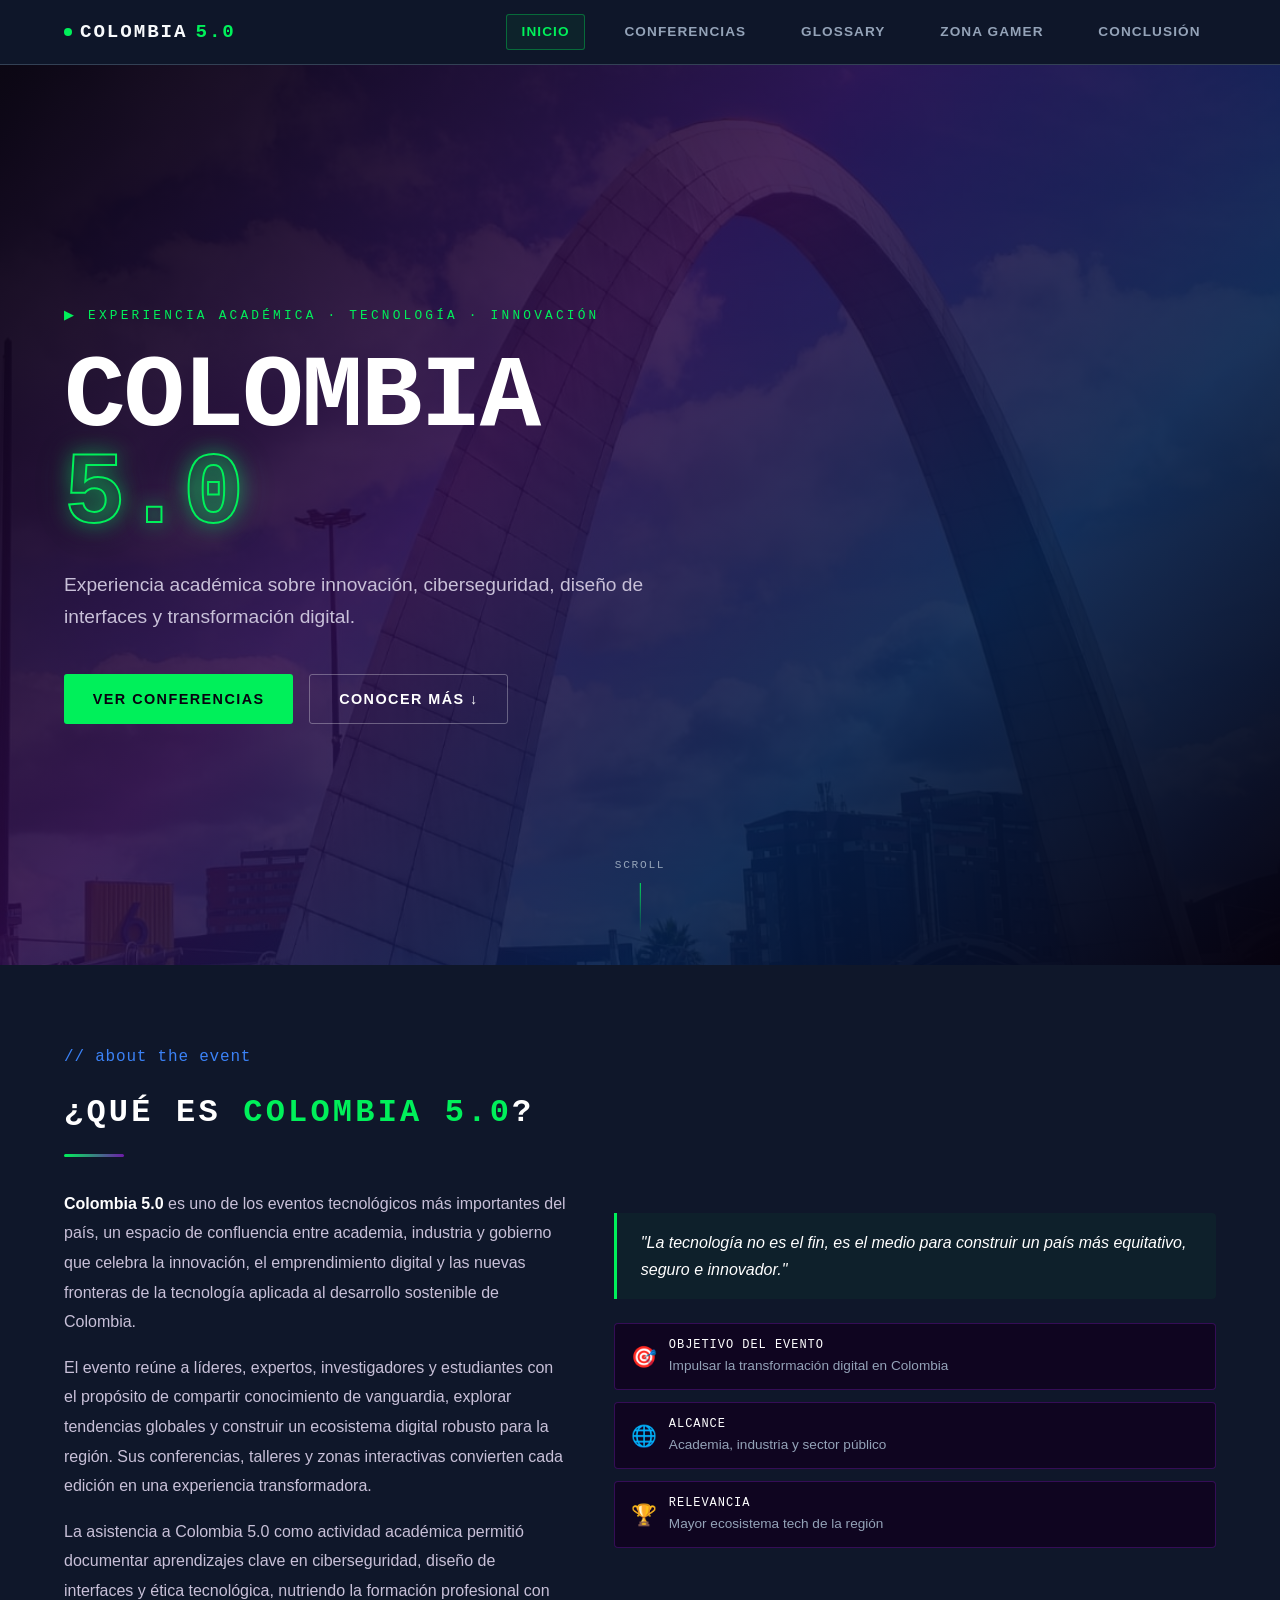
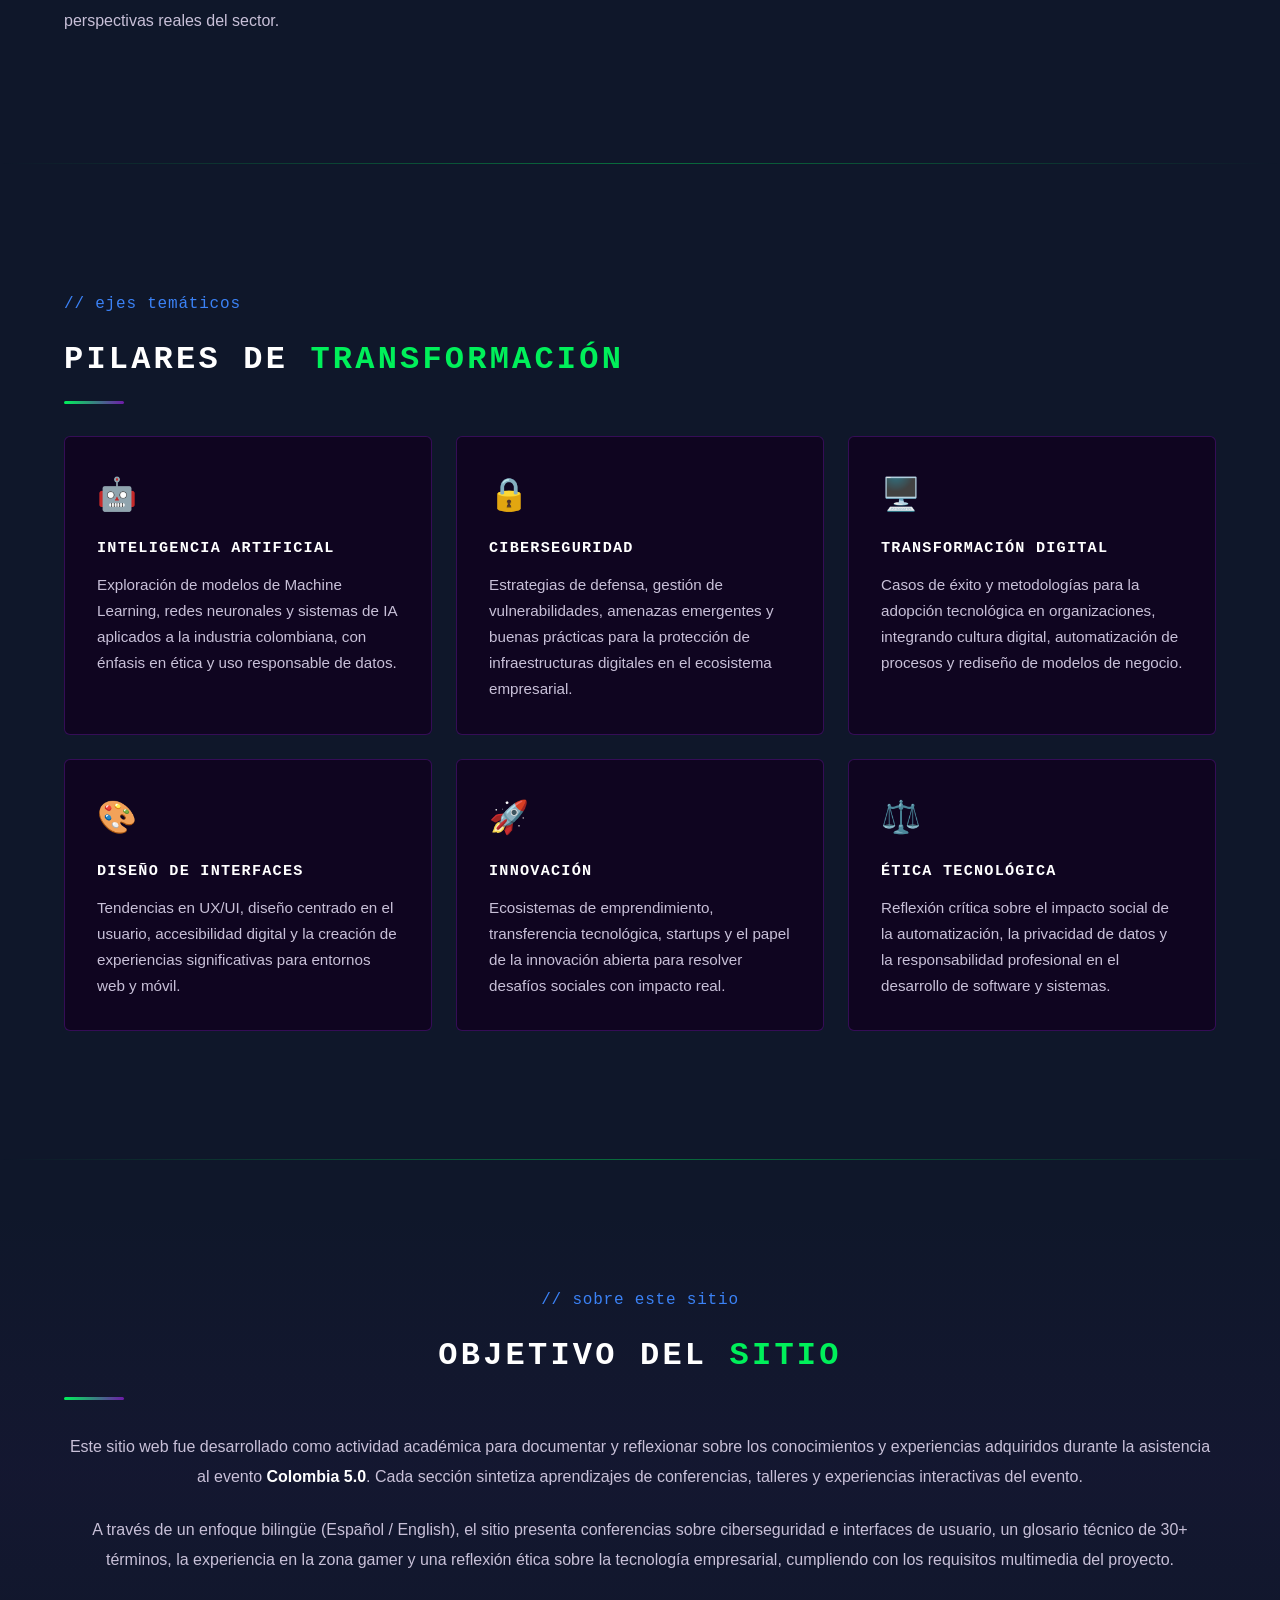
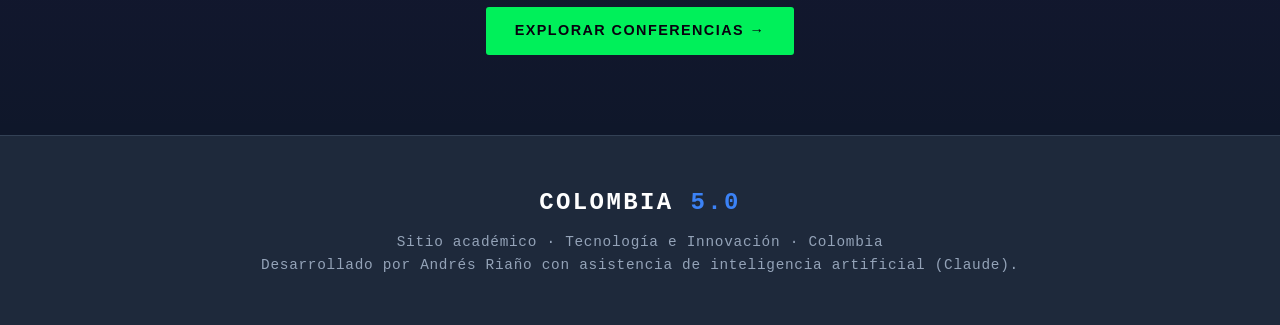
==== commit 88c62bad: "Actualizacion de footers" ====
--- a/index.html
+++ b/index.html
@@ -174,6 +174,7 @@
 <footer>
   <div class="footer-logo">COLOMBIA <span>5.0</span></div>
   <p class="footer-text">Sitio académico · Tecnología e Innovación · Colombia</p>
+  <p class="footer-text">Desarrollado por Andrés Riaño con asistencia de inteligencia artificial (Claude).</p>
 </footer>
 
 <script src="main.js"></script>
